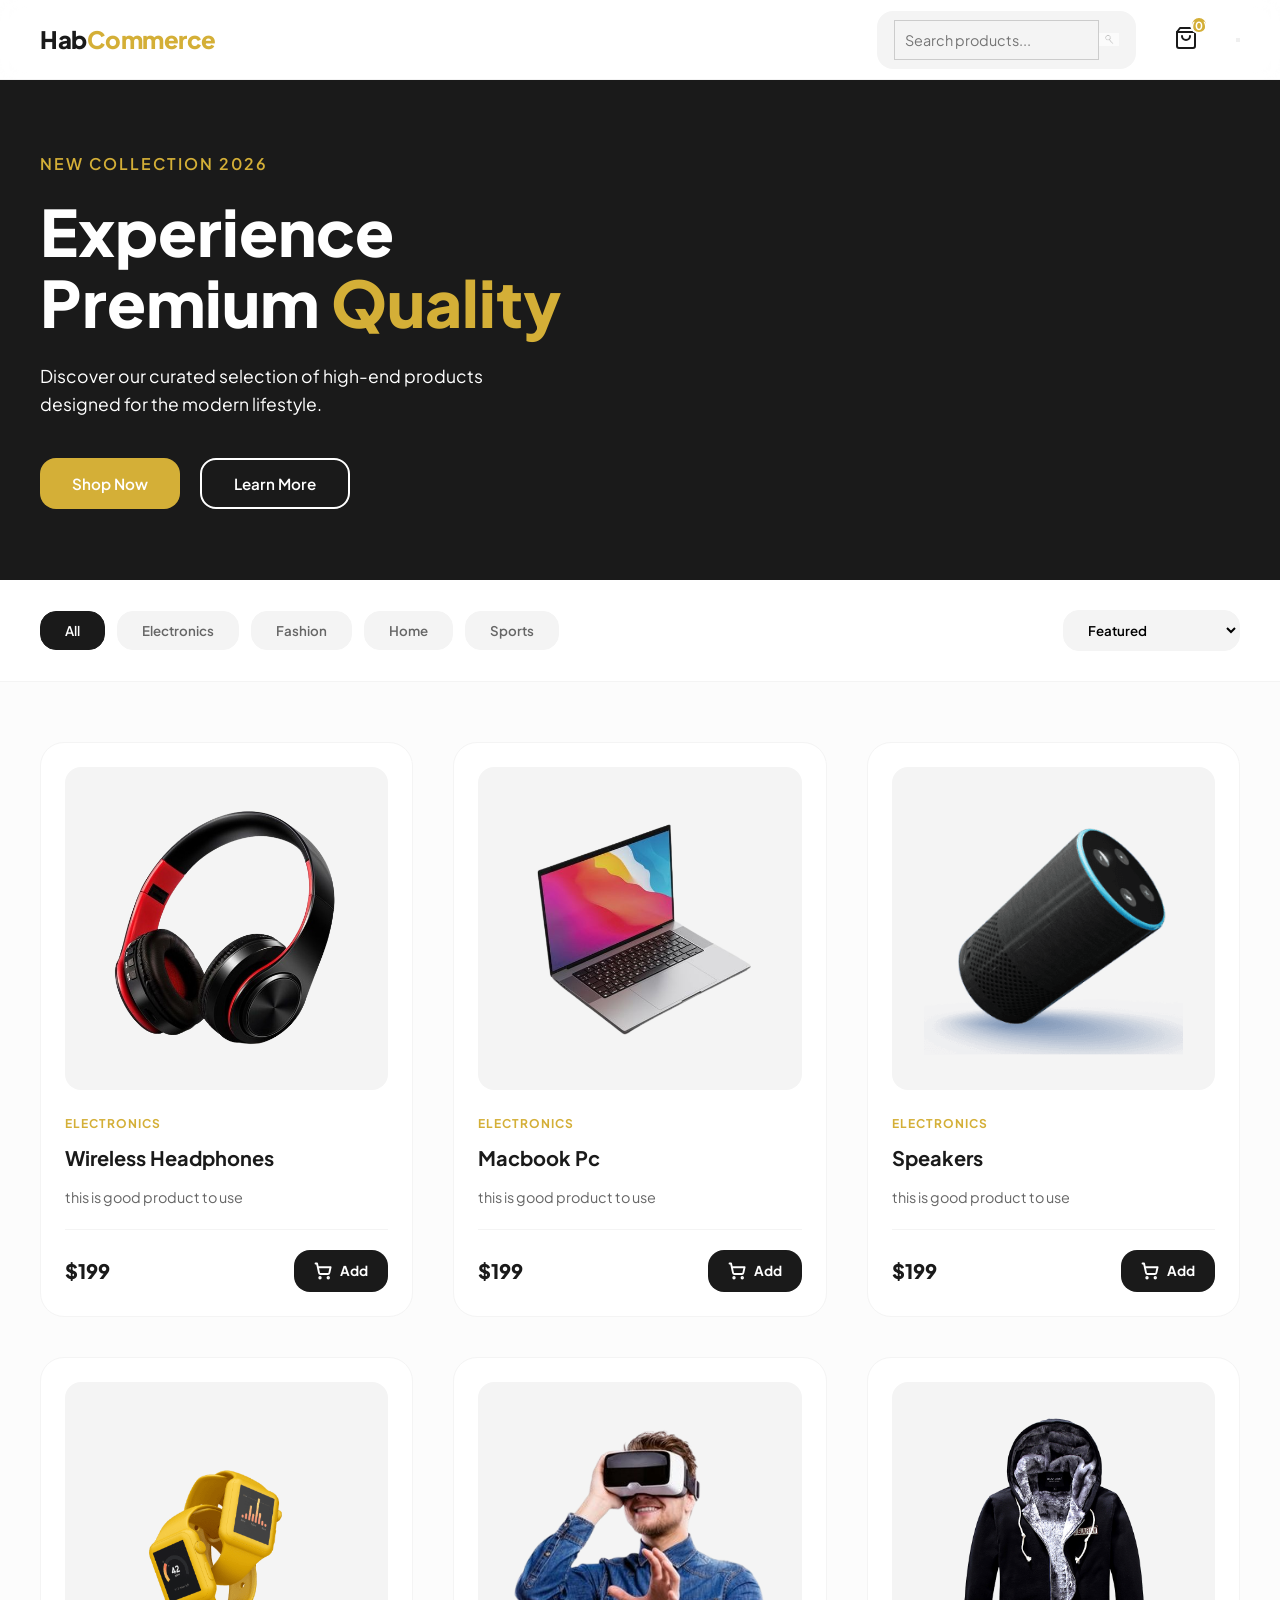
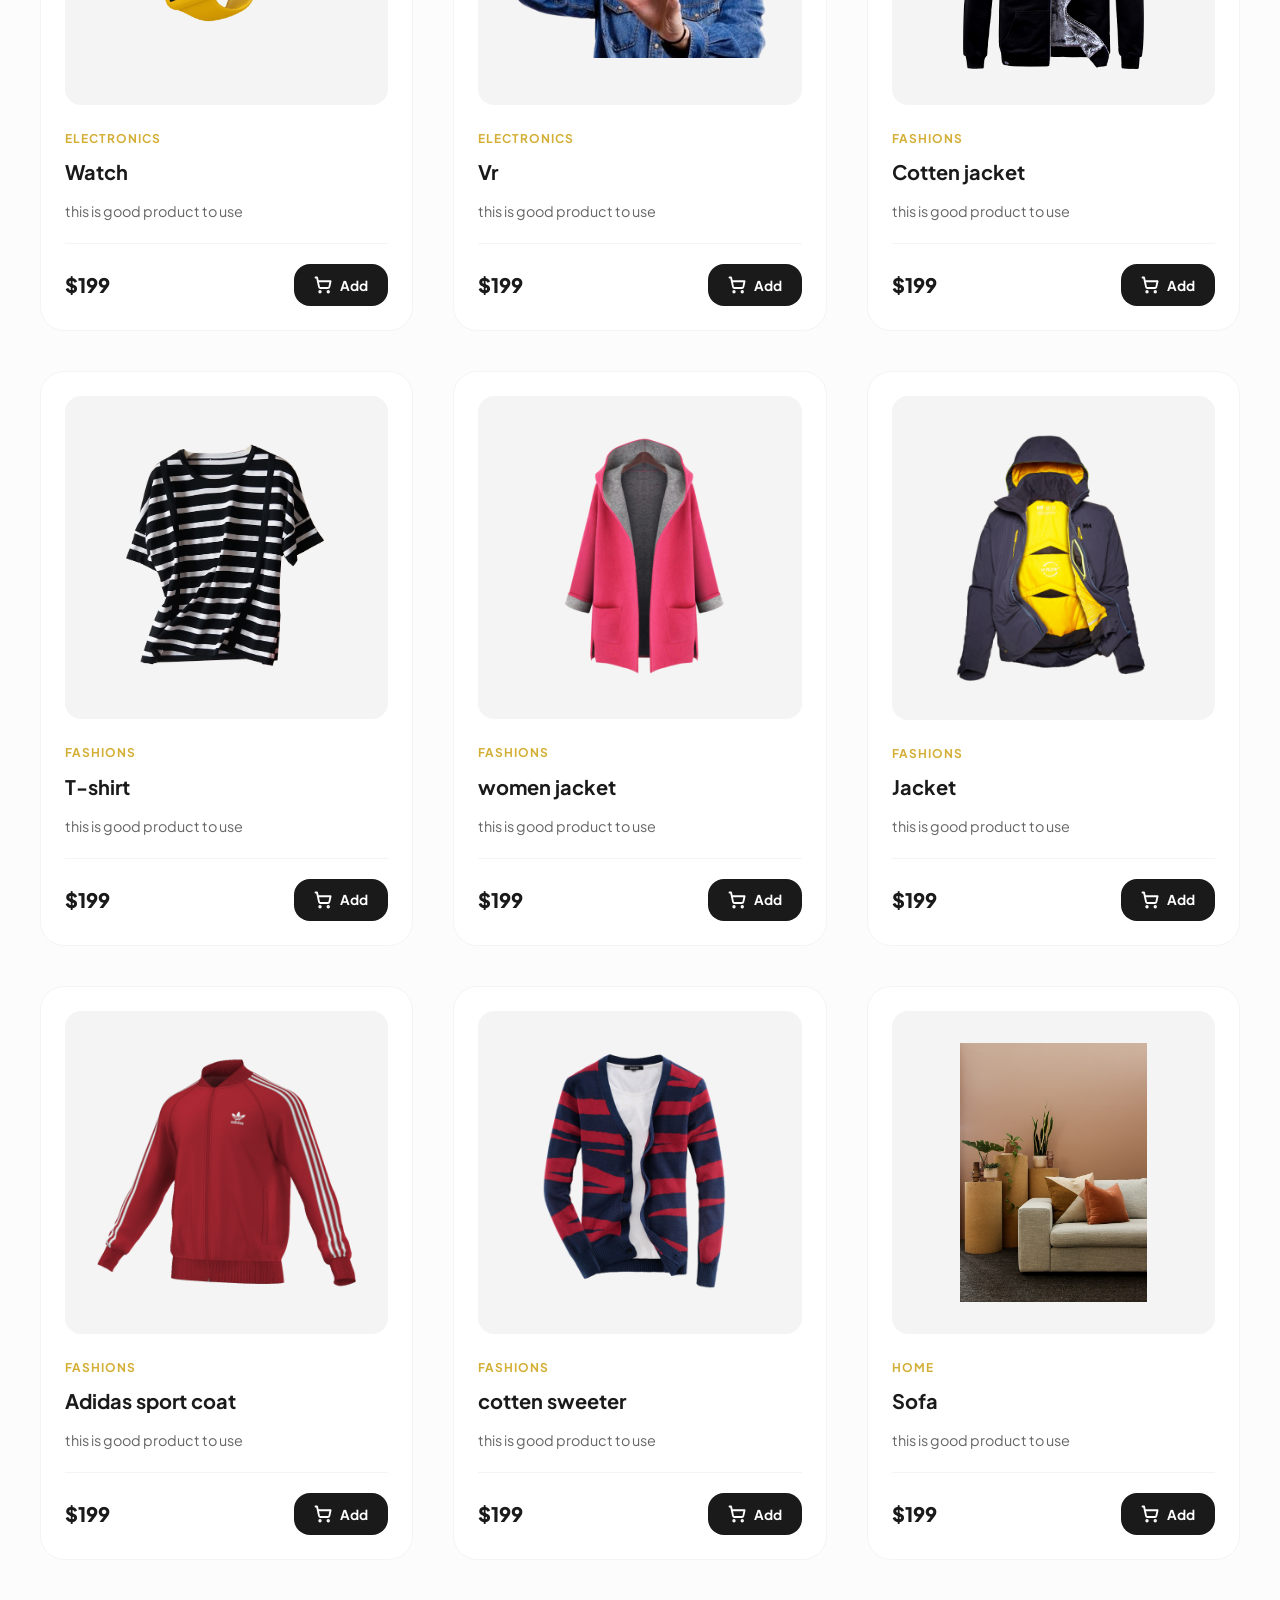
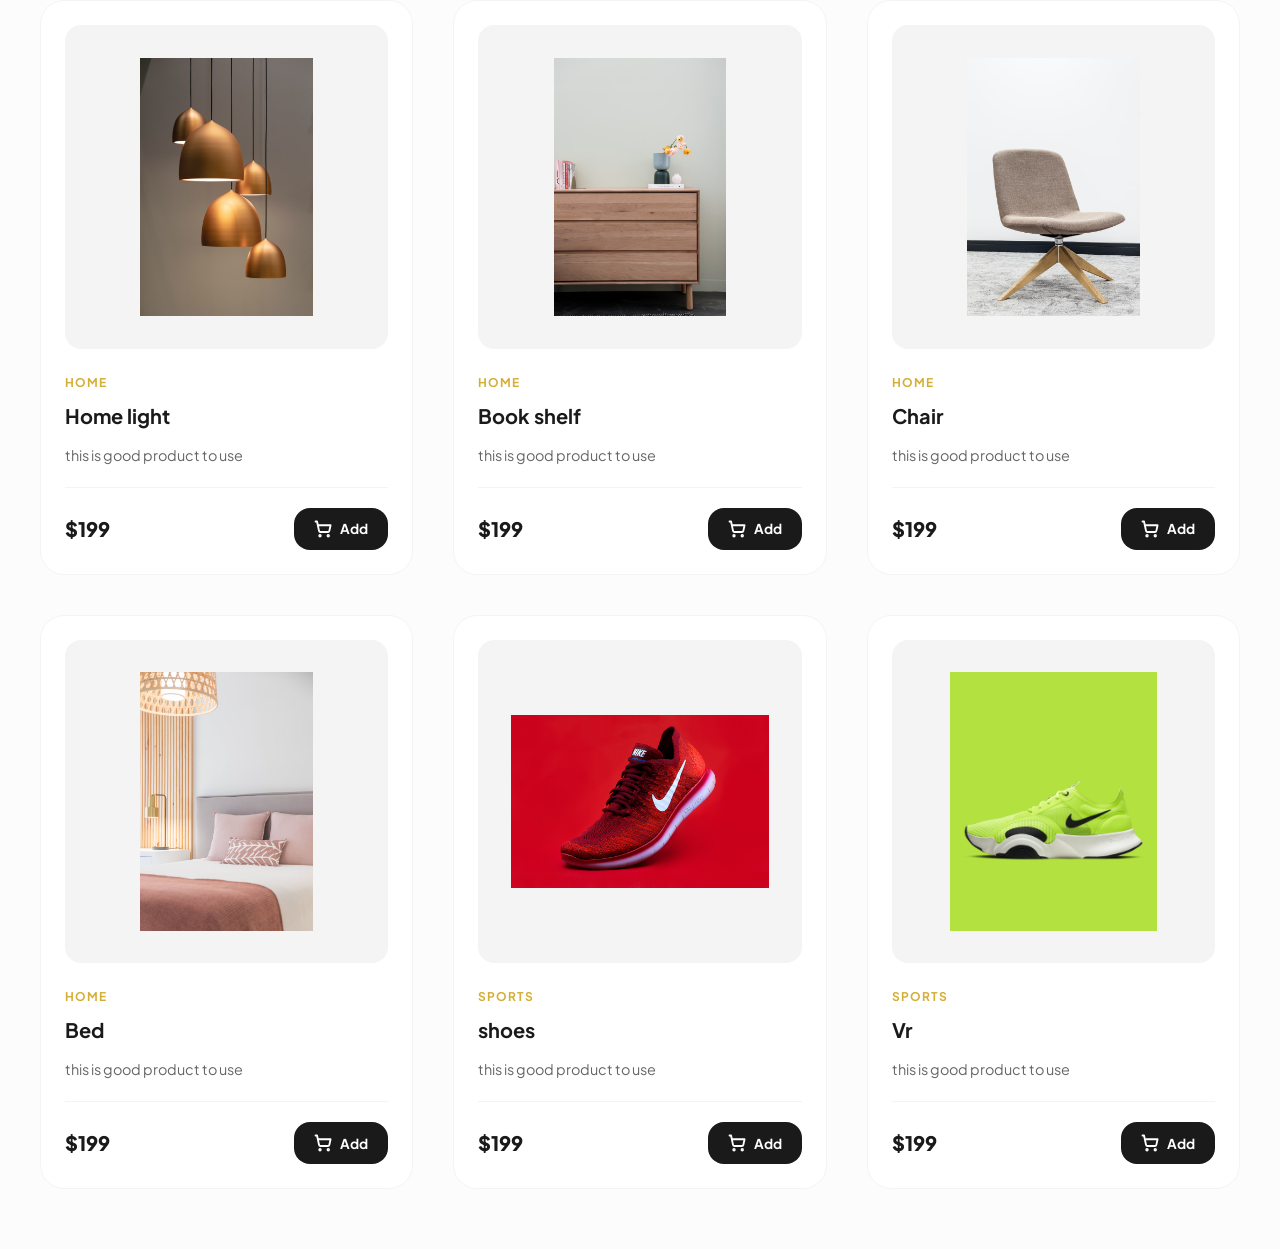
==== index.html @ f3b9308f "first commit" ====
<!DOCTYPE html>
<html lang="en">
  <head>
    <meta charset="UTF-8" />
    <meta name="viewport" content="width=device-width, initial-scale=1.0" />
    <title>Hab Commerce</title>
    <link rel="stylesheet" href="style.css" />
  </head>
  <body>
    <header class="header-section">
      <nav class="nav-container">
        <div class="logo">
          <h1>Hab<span>Commerce</span></h1>
        </div>
        
        <div class="nav-actions">
          <div class="search-wrapper">
            <input
              type="text"
              placeholder="Search products..."
              class="search-input"
              id="search-input"
            />
            <button class="search-trigger">
              <img src="assets/search-logo.png" alt="Search" />
            </button>
          </div>
          
          <button class="cart-trigger" id="cart-btn">
            <div class="cart-icon">
              <svg width="24" height="24" viewBox="0 0 24 24" fill="none" stroke="currentColor" stroke-width="2" stroke-linecap="round" stroke-linejoin="round"><path d="M6 2 3 6v14a2 2 0 0 0 2 2h14a2 2 0 0 0 2-2V6l-3-4Z"/><path d="M3 6h18"/><path d="M16 10a4 4 0 0 1-8 0"/></svg>
              <span id="cart-count" class="cart-badge">0</span>
            </div>
          </button>

          <button class="menu-toggle" id="open">
            <span></span>
            <span></span>
          </button>
        </div>
      </nav>
    </header>

    <section class="hero-section">
      <div class="hero-content">
        <span class="hero-subtitle">New Collection 2026</span>
        <h2 class="hero-title">Experience Premium <span>Quality</span></h2>
        <p class="hero-description">Discover our curated selection of high-end products designed for the modern lifestyle.</p>
        <div class="hero-actions">
          <button class="btn btn-primary" onclick="document.getElementById('product-container').scrollIntoView({behavior: 'smooth'})">Shop Now</button>
          <button class="btn btn-outline">Learn More</button>
        </div>
      </div>
      <div class="hero-overlay"></div>
    </section>

    <section class="filter-bar">
      <div class="filter-container">
        <div class="categories" id="categories">
          <button class="cat-btn active" data-category="all">All</button>
          <button class="cat-btn" data-category="electronics">Electronics</button>
          <button class="cat-btn" data-category="fashion">Fashion</button>
          <button class="cat-btn" data-category="home">Home</button>
          <button class="cat-btn" data-category="sports">Sports</button>
        </div>
        
        <div class="sort-wrapper">
          <select id="sort-select" class="sort-select">
            <option value="default">Featured</option>
            <option value="low">Price: Low to High</option>
            <option value="high">Price: High to Low</option>
          </select>
        </div>
      </div>
    </section>

    <main>
      <div class="product-container" id="product-container"></div>

      <div class="cart-sidebar" id="cart-sidebar">
        <div class="titless">
          <h2 class="title">Your cart</h2>
          <h2 class="closes" id="closes">close</h2>
        </div>
        <div class="cart-items" id="cart-items"></div>

        <h3>TOTAL: <span id="cart-total">0.00</span></h3>
        <button class="checkout-btn" id="checkoutBtn">Checkout</button>
      </div>
    </main>
    <!-- Payment Modal -->
    <div class="modal" id="paymentModal">
      <div class="modal-content">
        <span class="close" id="closePaymentModal">&times;</span>
        <form class="payment-form" id="paymentForm">
          <h2>Select Payment Method</h2>

          <div class="payment-option">
            <input
              type="radio"
              id="credit"
              name="payment"
              value="credit"
              required
            />
            <label for="credit">Credit Card</label>
          </div>

          <div class="payment-option">
            <input type="radio" id="crypto" name="payment" value="crypto" />
            <label for="crypto">Cryptocurrency</label>
          </div>

          <div class="payment-option">
            <input type="radio" id="paypal" name="payment" value="paypal" />
            <label for="paypal">PayPal</label>
          </div>

          <!-- Credit Card Fields -->
          <div class="form-section" id="credit-section">
            <div class="form-group">
              <label for="cc-number">Card Number</label>
              <input
                type="text"
                id="cc-number"
                name="cc-number"
                placeholder="1234 5678 9012 3456"
              />
            </div>
            <div class="form-group">
              <label for="cc-expiry">Expiry Date</label>
              <input
                type="text"
                id="cc-expiry"
                name="cc-expiry"
                placeholder="MM/YY"
              />
            </div>
            <div class="form-group">
              <label for="cc-cvv">CVV</label>
              <input
                type="number"
                id="cc-cvv"
                name="cc-cvv"
                placeholder="123"
              />
            </div>
          </div>

          <!-- Crypto Fields -->
          <div class="form-section" id="crypto-section">
            <div class="form-group">
              <label for="wallet">Wallet Address</label>
              <input
                type="text"
                id="wallet"
                name="wallet"
                placeholder="Enter your wallet address"
              />
            </div>
          </div>

          <!-- PayPal Fields -->
          <div class="form-section" id="paypal-section">
            <div class="form-group">
              <label for="paypal-email">PayPal Email</label>
              <input
                type="email"
                id="paypal-email"
                name="paypal-email"
                placeholder="you@example.com"
              />
            </div>
          </div>

          <button type="submit" class="submit-btn">Submit Payment</button>
        </form>
      </div>
    </div>

    <!-- Success Popup -->
    <div class="popup" id="successPopup">
      <div class="popup-content">
        <h3>✅ Payment Submitted Successfully!</h3>
        <button class="close-btn" onclick="closePopup()">Close</button>
      </div>
    </div>

    <script src="script.js"></script>
  </body>
</html>
---- style.css ----
@import url('https://fonts.googleapis.com/css2?family=Plus+Jakarta+Sans:wght@300;400;500;600;700;800&display=swap');

:root {
  /* Premium Color Palette */
  --primary: #1a1a1a;
  --primary-light: #2d2d2d;
  --accent: #d4af37;
  /* Metallic Gold */
  --accent-hover: #b8960c;
  --bg-main: #fcfcfc;
  --bg-secondary: #f4f4f4;
  --text-main: #1a1a1a;
  --text-muted: #666666;
  --white: #ffffff;
  --success: #2dcc70;
  --danger: #e74c3c;

  /* Elegant Shadows */
  --shadow-sm: 0 4px 6px -1px rgba(0, 0, 0, 0.05), 0 2px 4px -1px rgba(0, 0, 0, 0.03);
  --shadow-md: 0 10px 15px -3px rgba(0, 0, 0, 0.08), 0 4px 6px -2px rgba(0, 0, 0, 0.04);
  --shadow-lg: 0 20px 25px -5px rgba(0, 0, 0, 0.1), 0 10px 10px -5px rgba(0, 0, 0, 0.04);

  /* Layout Tokens */
  --border-radius-sm: 8px;
  --border-radius-md: 16px;
  --border-radius-lg: 24px;
  --max-width: 1400px;
  --header-height: 80px;

  /* Transition */
  --transition: all 0.3s cubic-bezier(0.4, 0, 0.2, 1);
}

* {
  margin: 0;
  padding: 0;
  box-sizing: border-box;
  font-family: 'Plus Jakarta Sans', sans-serif;
}

body {
  background: var(--bg-main);
  color: var(--text-main);
  line-height: 1.6;
}

/* === Header & Navigation === */
.header-section {
  position: fixed;
  top: 0;
  left: 0;
  width: 100%;
  height: var(--header-height);
  background: rgba(255, 255, 255, 0.8);
  backdrop-filter: blur(12px);
  -webkit-backdrop-filter: blur(12px);
  z-index: 1000;
  display: flex;
  align-items: center;
  border-bottom: 1px solid rgba(0, 0, 0, 0.05);
  transition: var(--transition);
}

.nav-container {
  width: 100%;
  max-width: var(--max-width);
  margin: 0 auto;
  padding: 0 40px;
  display: flex;
  justify-content: space-between;
  align-items: center;
}

.logo h1 {
  font-size: 1.5rem;
  font-weight: 800;
  letter-spacing: -0.5px;
  color: var(--primary);
}

.logo h1 span {
  color: var(--accent);
}

.nav-actions {
  display: flex;
  align-items: center;
  gap: 30px;
}

.search-wrapper {
  position: relative;
  display: flex;
  align-items: center;
  background: var(--bg-secondary);
  border-radius: var(--border-radius-md);
  padding: 8px 16px;
  transition: var(--transition);
  border: 1px solid transparent;
}

.search-wrapper:focus-within {
  background: var(--white);
  border-color: var(--accent);
  box-shadow: var(--shadow-sm);
}

.search-input {
  background: transparent;
  border: none;
  outline: none;
  font-size: 0.9rem;
  width: 200px;
  color: var(--text-main);
}

.search-trigger {
  background: none;
  border: none;
  cursor: pointer;
  display: flex;
  align-items: center;
  opacity: 0.6;
}

.search-trigger img {
  width: 20px;
}

.cart-trigger {
  background: none;
  border: none;
  cursor: pointer;
  position: relative;
  padding: 8px;
  color: var(--text-main);
  transition: var(--transition);
}

.cart-trigger:hover {
  color: var(--accent);
}

.cart-badge {
  position: absolute;
  top: -2px;
  right: -2px;
  background: var(--accent);
  color: var(--white);
  font-size: 0.7rem;
  font-weight: 700;
  width: 18px;
  height: 18px;
  display: flex;
  align-items: center;
  justify-content: center;
  border-radius: 50%;
  border: 2px solid var(--white);
}

/* === Hero Section === */
.hero-section {
  margin-top: var(--header-height);
  height: 500px;
  position: relative;
  display: flex;
  align-items: center;
  overflow: hidden;
  background: var(--primary);
}

.hero-content {
  position: relative;
  z-index: 2;
  max-width: var(--max-width);
  margin: 0 auto;
  padding: 0 40px;
  width: 100%;
  color: var(--white);
}

.hero-subtitle {
  display: block;
  font-weight: 600;
  color: var(--accent);
  text-transform: uppercase;
  letter-spacing: 2px;
  margin-bottom: 20px;
  animation: fadeInUp 0.8s ease forwards;
}

.hero-title {
  font-size: 4rem;
  font-weight: 800;
  line-height: 1.1;
  margin-bottom: 25px;
  max-width: 600px;
  animation: fadeInUp 0.8s ease 0.2s forwards;
  opacity: 0;
}

.hero-title span {
  color: var(--accent);
}

.hero-description {
  font-size: 1.1rem;
  max-width: 500px;
  margin-bottom: 40px;
  opacity: 0;
  animation: fadeInUp 0.8s ease 0.4s forwards;
}

.hero-actions {
  display: flex;
  gap: 20px;
  opacity: 0;
  animation: fadeInUp 0.8s ease 0.6s forwards;
}

.btn {
  padding: 14px 32px;
  border-radius: var(--border-radius-md);
  font-weight: 600;
  font-size: 0.95rem;
  cursor: pointer;
  transition: var(--transition);
  border: none;
}

.btn-primary {
  background: var(--accent);
  color: var(--white);
}

.btn-primary:hover {
  background: var(--accent-hover);
  transform: translateY(-2px);
  box-shadow: var(--shadow-md);
}

.btn-outline {
  background: transparent;
  border: 2px solid var(--white);
  color: var(--white);
}

.btn-outline:hover {
  background: var(--white);
  color: var(--primary);
}

@keyframes fadeInUp {
  from {
    opacity: 0;
    transform: translateY(30px);
  }

  to {
    opacity: 1;
    transform: translateY(0);
  }
}

/* === Filter Bar === */
.filter-bar {
  background: var(--white);
  padding: 30px 0;
  border-bottom: 1px solid var(--bg-secondary);
}

.filter-container {
  max-width: var(--max-width);
  margin: 0 auto;
  padding: 0 40px;
  display: flex;
  justify-content: space-between;
  align-items: center;
}

.categories {
  display: flex;
  gap: 12px;
}

.cat-btn {
  padding: 10px 24px;
  border-radius: var(--border-radius-md);
  border: 1px solid var(--bg-secondary);
  background: var(--bg-secondary);
  color: var(--text-muted);
  font-weight: 600;
  cursor: pointer;
  transition: var(--transition);
}

.cat-btn.active {
  background: var(--primary);
  color: var(--white);
  border-color: var(--primary);
}

.cat-btn:hover:not(.active) {
  background: var(--white);
  border-color: var(--accent);
  color: var(--accent);
}

.sort-select {
  padding: 10px 20px;
  border-radius: var(--border-radius-md);
  border: 1px solid var(--bg-secondary);
  background: var(--bg-secondary);
  font-weight: 600;
  cursor: pointer;
  outline: none;
}

/* === Product Grid & Cards === */
.product-container {
  max-width: var(--max-width);
  margin: 60px auto;
  padding: 0 40px;
  display: grid;
  grid-template-columns: repeat(auto-fill, minmax(280px, 1fr));
  gap: 40px;
}

.product-card {
  background: var(--white);
  border-radius: var(--border-radius-lg);
  padding: 24px;
  border: 1px solid var(--bg-secondary);
  transition: var(--transition);
  display: flex;
  flex-direction: column;
  position: relative;
  overflow: hidden;
}

.product-card:hover {
  transform: translateY(-10px);
  box-shadow: var(--shadow-lg);
  border-color: var(--accent);
}

.product-image-wrapper {
  width: 100%;
  aspect-ratio: 1;
  display: flex;
  align-items: center;
  justify-content: center;
  margin-bottom: 24px;
  background: var(--bg-secondary);
  border-radius: var(--border-radius-md);
  transition: var(--transition);
  overflow: hidden;
}

.product-card:hover .product-image-wrapper {
  background: var(--bg-main);
}

.product-card .product-image {
  max-width: 80%;
  max-height: 80%;
  object-fit: contain;
  transition: var(--transition);
}

.product-card:hover .product-image {
  transform: scale(1.1);
}

.product-info {
  flex-grow: 1;
}

.product-category {
  font-size: 0.75rem;
  font-weight: 700;
  text-transform: uppercase;
  color: var(--accent);
  letter-spacing: 1px;
  margin-bottom: 8px;
  display: block;
}

.product-card .product-name {
  font-size: 1.25rem;
  font-weight: 700;
  color: var(--primary);
  margin-bottom: 12px;
}

.product-card .product-description {
  font-size: 0.9rem;
  color: var(--text-muted);
  margin-bottom: 20px;
  display: -webkit-box;
  -webkit-line-clamp: 2;
  -webkit-box-orient: vertical;
  overflow: hidden;
}

.product-footer {
  display: flex;
  justify-content: space-between;
  align-items: center;
  margin-top: auto;
  padding-top: 20px;
  border-top: 1px solid var(--bg-secondary);
}

.product-card .product-price {
  font-size: 1.25rem;
  font-weight: 800;
  color: var(--primary);
}

.product-card .add-to-cart {
  background: var(--primary);
  color: var(--white);
  border: none;
  padding: 12px 20px;
  border-radius: var(--border-radius-md);
  font-weight: 700;
  font-size: 0.85rem;
  cursor: pointer;
  transition: var(--transition);
  display: flex;
  align-items: center;
  gap: 8px;
}

.product-card .add-to-cart:hover {
  background: var(--accent);
  transform: scale(1.05);
}



body.show-cart-menu .cart-section {
  display: block;
  position: fixed;
  left: 0;
  top: 0;
  width: 300px;
  height: 100%;
  display: flex;
  flex-direction: column;
  align-items: center;
  padding: 100px;
  background: var(--white-color);
  transition: 0.3s ease left;
}

.cart-sidebar {
  display: block;
  position: fixed;
  right: -400px;
  top: 0;
  width: 400px;
  height: 100%;
  padding: 20px;
  background: var(--white-color);
  transition: 0.3s right;
}

.cart-sidebar.active {
  right: 0;
}

.cart-sidebar .titless {
  display: flex;
  align-items: center;
  justify-content: space-between;
}

.cart-sidebar .titless .closes {
  background-color: var(--primary-color);
  color: white;
  font-size: var(--font-size-s);
  padding: 5px 10px;
  border: none;
  border-radius: var(--border-radius-m);
  cursor: pointer;
}

.cart-sidebar .titless .closes:hover {
  background-color: rgb(128, 19, 19);
}

.cart-sidebar .cart-items {
  height: 80%;
  overflow-y: auto;
}

.cart-sidebar .cart-items .cart-item {
  display: flex;
  align-items: center;
  justify-content: space-between;
  margin-bottom: 20px;
  padding-bottom: 20px;
  border-bottom: 1px solid #eee;
}

.cart-sidebar .cart-items .cart-item .cart-img {
  width: 60px;
  height: 60px;
  object-fit: cover;
  margin-right: 10px;

}

.remove-item {
  background-color: red;
  color: white;
  padding: 5px 10px;
  border: none;
  border-radius: var(--border-radius-m);
  cursor: pointer;
}

.checkout-btn {
  width: 350px;
  padding: 10px 25px;
  margin: 10px;
  color: var(--white-color);
  font-size: var(--font-size-m);
  font-weight: var(--font-wight-medium);
  background: green;
  border-radius: var(--border-radius-m);
  border: 1px solid var(--secondary-color);
  transition: 0.3s ease-out;
}

.checkout-btn:hover {
  color: var(--white-color);
  border-color: var(--white-color);
  background: var(--secondary-color);
}

/*resposible */
@media screen and (max-width:1024px) {
  .product-container {
    gap: 10px;
  }

  .product-container .product-card {
    width: calc(100%/3 - 50px);

  }

  .product-container .product-card .add-to-cart {
    padding: 10px;
    margin-top: 10px;
    color: var(--white-color);
    font-size: var(--font-size-s);

  }

  .product-container .product-card .product-description {
    font-size: small;
  }

}

@media screen and (max-width:900px) {
  :root {
    --font-size-m: 1.1rem;
    --font-size-l: 1.3rem;
    --font-size-xl: 1.5rem;
    --font-size-xxl: 1.8rem;
  }

  .header-section :where(#open, #close) {
    font-size: var(--font-size-l);
    display: block;
  }

  body.show-mobile-menu header::before {
    top: 0;
    left: 0;
    position: fixed;
    content: "";
    height: 100%;
    width: 100%;
    backdrop-filter: blur(5px);
    background: rgba(0, 0, 0, 0.3);
  }

  .header-section .catagory #close {
    position: absolute;
    right: 30px;
    top: 30px;
    padding: 10px 25px;
    margin-top: 10px;
    color: var(--white-color);
    font-size: var(--font-size-m);
    font-weight: var(--font-wight-medium);
    background: var(--primary-color);
    border-radius: var(--border-radius-m);
    border: 1px solid var(--primary-color);
    box-shadow: 0px 2px 5px rgba(0, 0, 0, 0.4);
    transition: 0.3s ease-out;
    box-shadow: 0px 2px 5px rgba(0, 0, 0, 0.4);
  }

  .header-section #open {
    color: var(--white-color);
    position: absolute;
    right: 10px;
    top: 10px;
    padding: 10px 25px;
    margin-top: 10px;
    color: var(--white-color);
    font-size: var(--font-size-s);
    font-weight: var(--font-wight-medium);
    background: var(--primary-color);
    border-radius: var(--border-radius-s);
    border: 1px solid var(--white-color);
    box-shadow: 0px 2px 5px rgba(0, 0, 0, 0.4);
    transition: 0.3s ease-out;
  }

  .header-section .catagory {
    display: block;
    position: fixed;
    left: -300px;
    top: 0;
    width: 300px;
    height: 100%;
    display: flex;
    flex-direction: column;
    align-items: center;
    padding: 100px;
    background: var(--white-color);
    transition: 0.3s ease left;
  }

  body.show-mobile-menu .header-section .catagory {
    left: 0;
  }

  .header-section .catagory .catagory-button {

    font-size: var(--font-size-l);
    display: block;
    margin-top: 12px;

  }

  .header-section .header-main {
    display: flex;
    flex-direction: column;
    align-items: center;
  }

  .header-section .header-main .header-one {
    display: flex;
    align-items: center;
    justify-content: center;
    gap: 40px;
    margin: 20px;
  }

}

@media screen and (max-width:640px) {
  .product-container {
    gap: 10px;


  }

  .product-container .product-card {

    width: calc(100%/2 - 20px);

  }

  .footer-section .section-content {
    flex-direction: column;
    gap: 20px;
  }
}

/* === Payment Modal === */
.modal {
  display: none;
  position: fixed;
  z-index: 9998;
  left: 0;
  top: 0;
  width: 100%;
  height: 100%;
  overflow: auto;
  background-color: rgba(0, 0, 0, 0.6);
  justify-content: center;
  align-items: center;
}

.modal-content {
  background-color: #fff;
  margin: auto;
  padding: 30px;
  border-radius: var(--border-radius-m);
  width: 90%;
  max-width: 500px;
  position: relative;
  box-shadow: 0px 4px 10px rgba(0, 0, 0, 0.3);
  animation: fadeIn 0.3s ease-in-out;
}

.modal .close {
  position: absolute;
  right: 15px;
  top: 10px;
  font-size: 28px;
  font-weight: bold;
  color: #aaa;
  cursor: pointer;
}

.modal .close:hover {
  color: black;
}

.payment-form h2 {
  margin-bottom: 20px;
  text-align: center;
  color: var(--primary-color);
}

.payment-option {
  display: flex;
  align-items: center;
  margin-bottom: 10px;
}

.payment-option input[type="radio"] {
  margin-right: 10px;
}

.form-section {
  display: none;
  margin-top: 20px;
}

.form-group {
  margin-bottom: 15px;
}

label {
  display: block;
  margin-bottom: 5px;
  font-weight: var(--font-wight-medium);
}

input[type="text"],
input[type="email"],
input[type="number"] {
  width: 100%;
  padding: 10px;
  border-radius: var(--border-radius-s);
  border: 1px solid #ccc;
}

.submit-btn {
  width: 100%;
  padding: 12px;
  background-color: var(--secondary-color);
  color: white;
  border: none;
  font-size: var(--font-size-m);
  border-radius: var(--border-radius-m);
  cursor: pointer;
  transition: background 0.3s;
}

.submit-btn:hover {
  background-color: #e07a12;
}

/* === Success Popup === */
.popup {
  position: fixed;
  top: 0;
  left: 0;
  right: 0;
  bottom: 0;
  background-color: rgba(0, 0, 0, 0.4);
  display: none;
  align-items: center;
  justify-content: center;
  z-index: 9999;
}

.popup-content {
  background-color: #fff;
  padding: 25px 30px;
  border-radius: 10px;
  text-align: center;
  box-shadow: 0 4px 10px rgba(0, 0, 0, 0.2);
  animation: fadeIn 0.3s ease-in-out;
}

.popup-content h3 {
  color: green;
  margin-bottom: 15px;
}

.close-btn {
  padding: 10px 25px;
  background-color: green;
  color: white;
  border: none;
  border-radius: var(--border-radius-m);
  cursor: pointer;
}

@keyframes fadeIn {
  from {
    opacity: 0;
    transform: translateY(-20px);
  }

  to {
    opacity: 1;
    transform: translateY(0);
  }
}
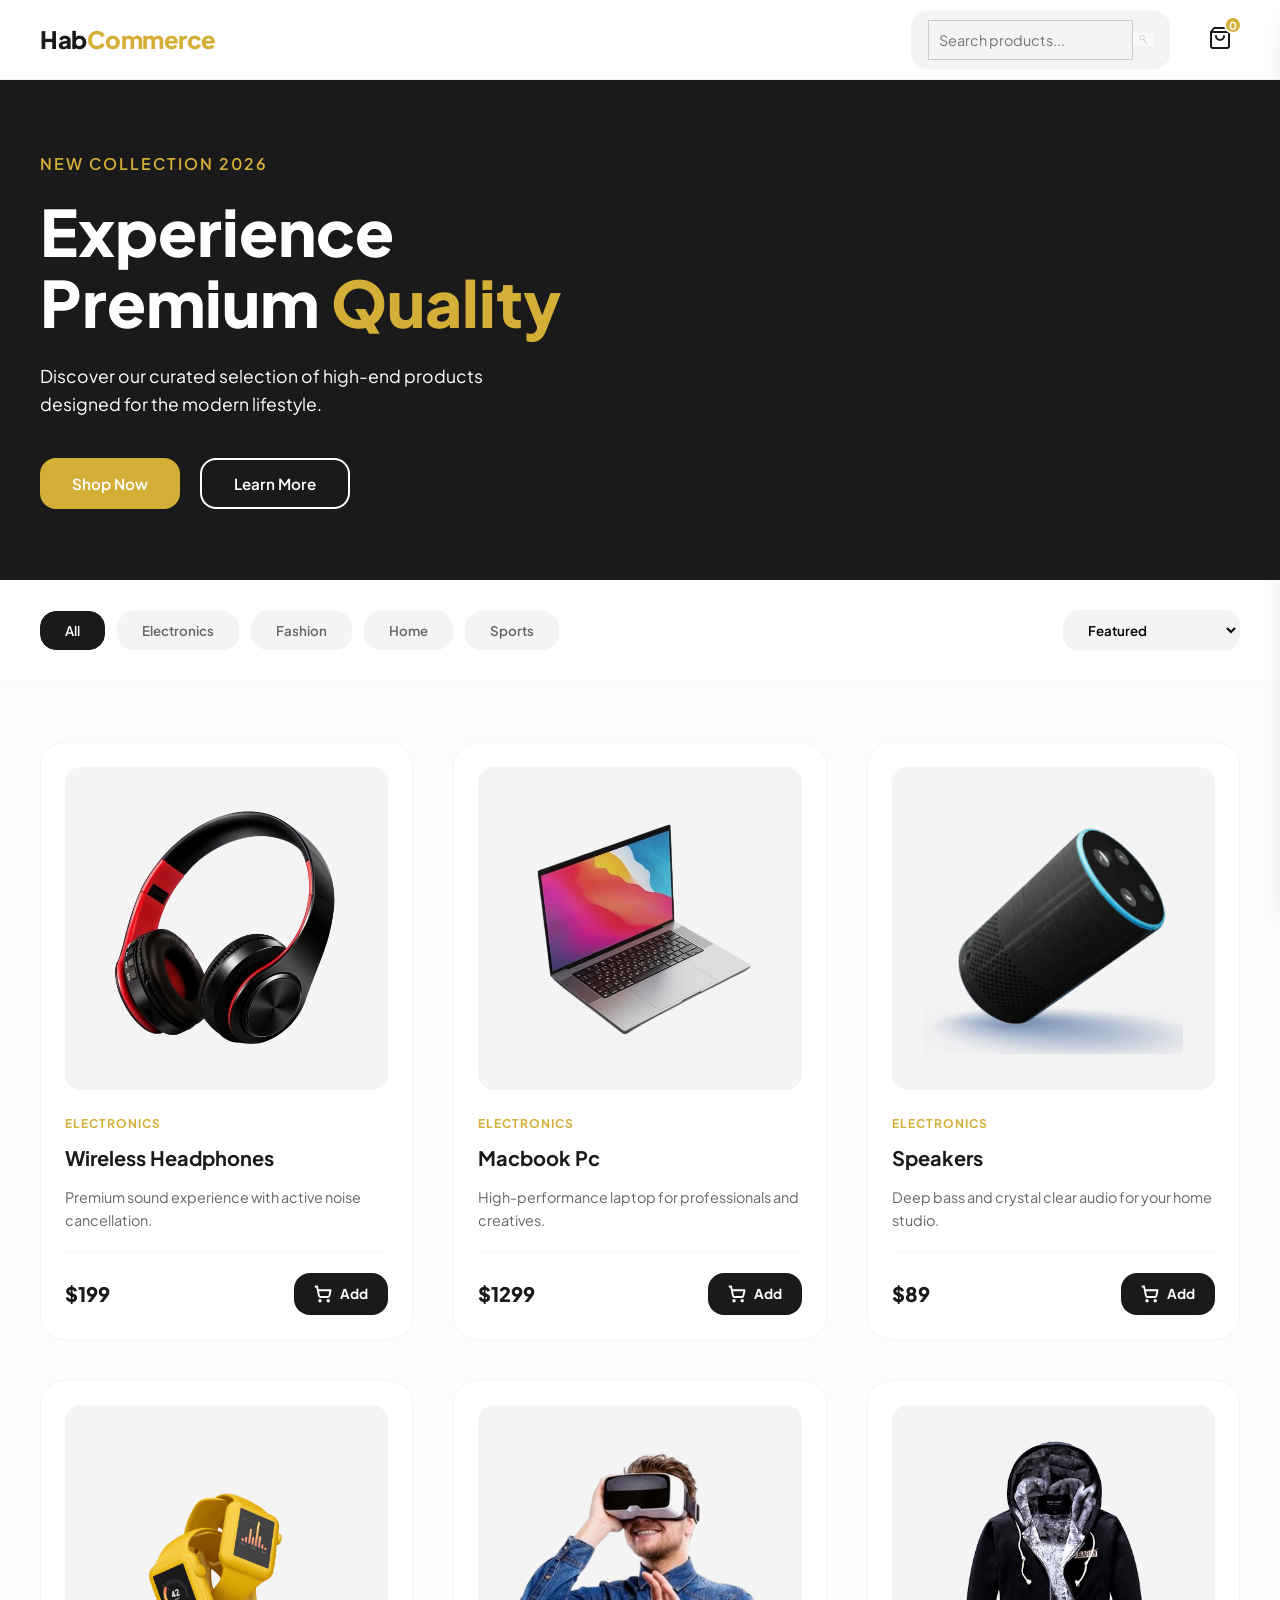
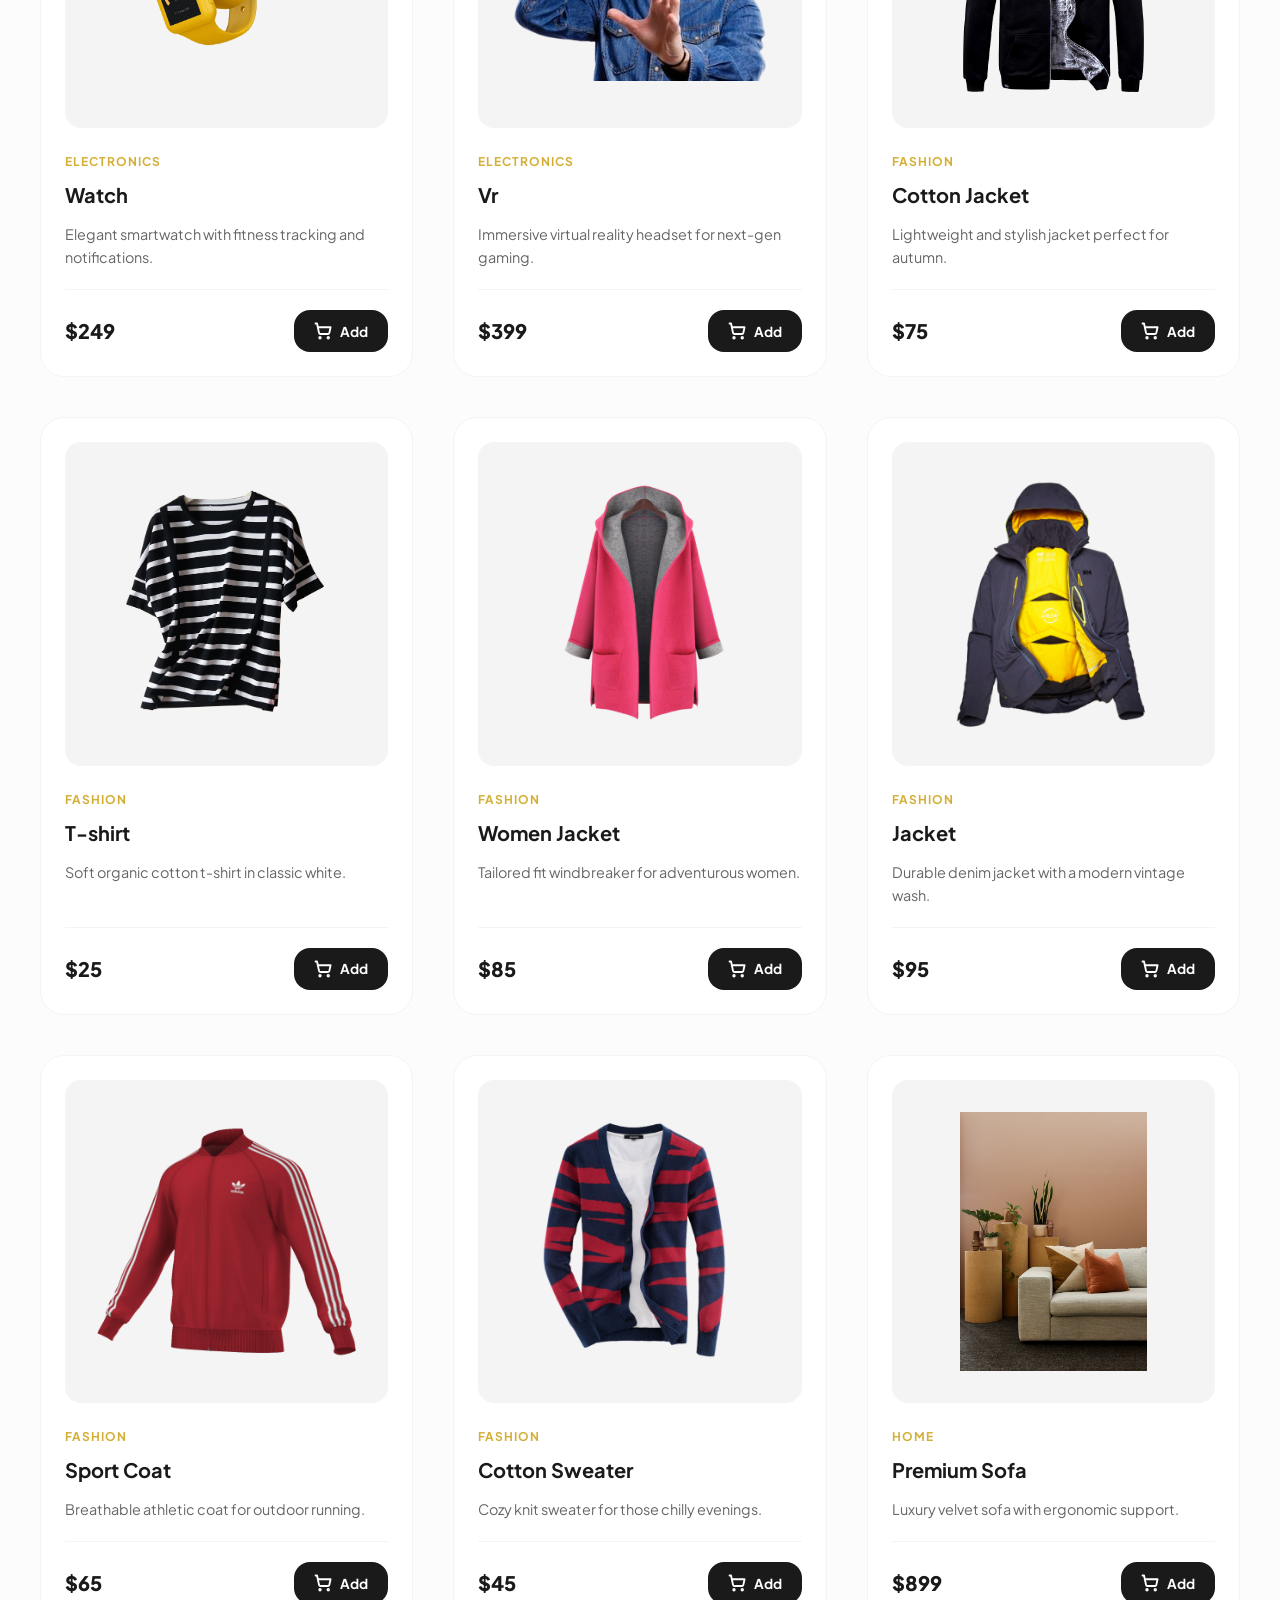
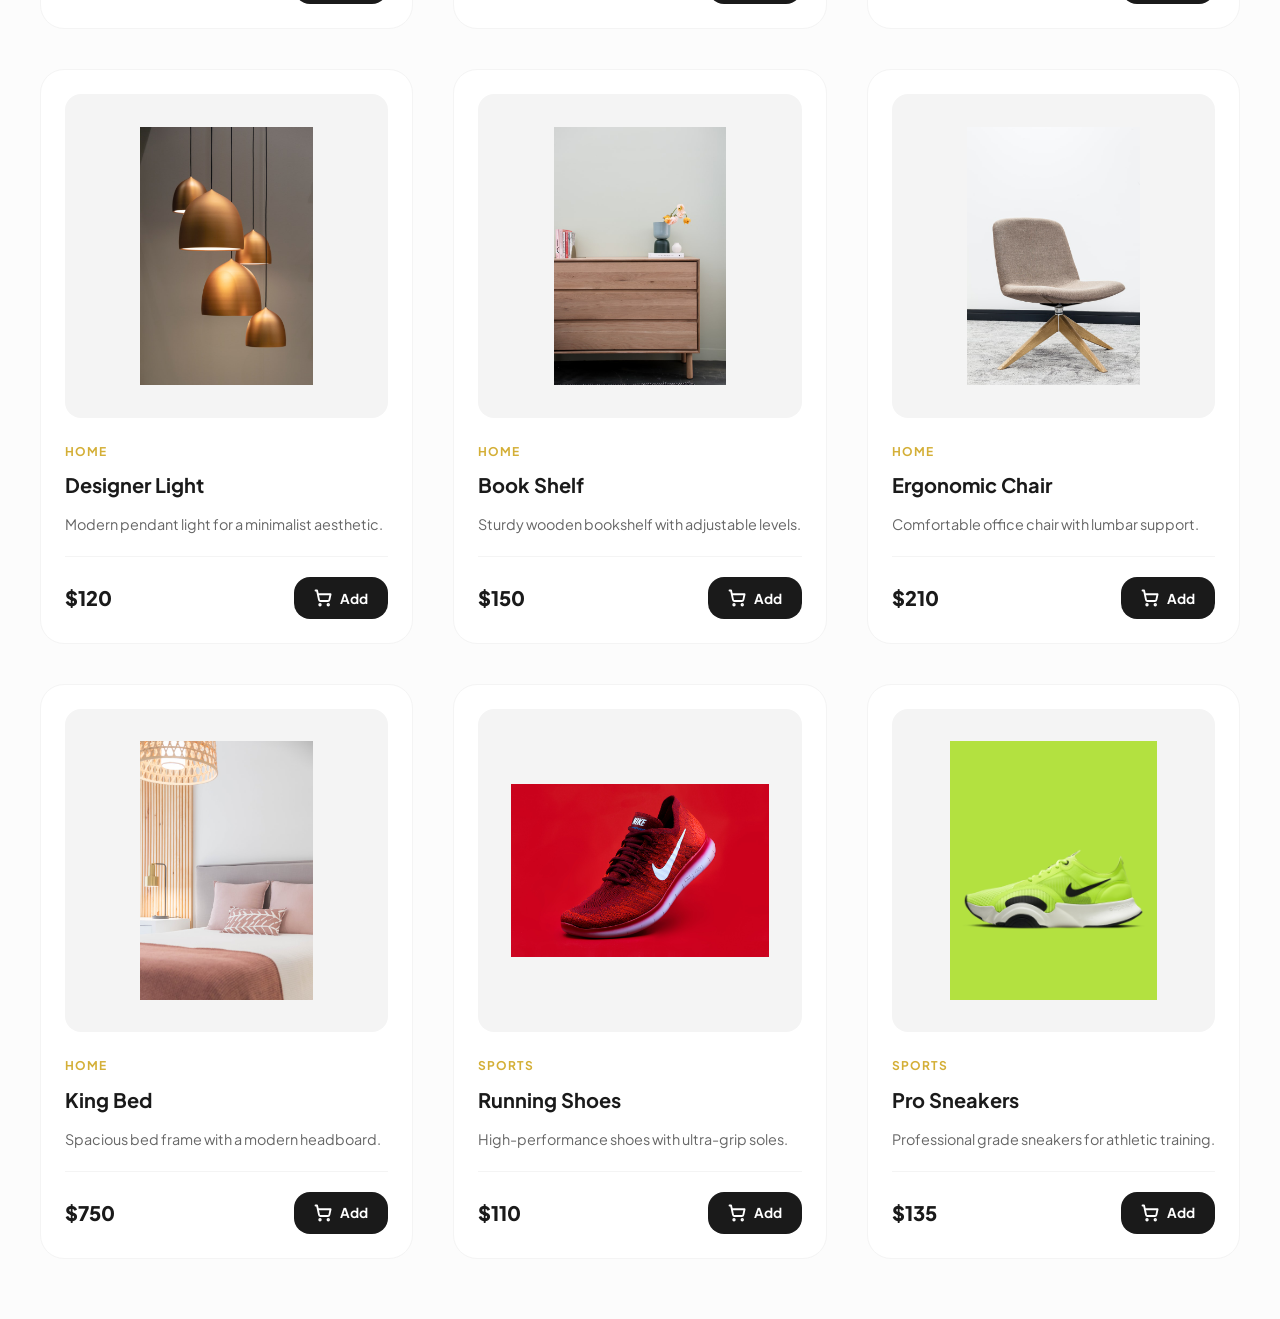
==== commit 63f6f75d: "Add success popup for cart additions and improve product descriptions" ====
--- a/index.html
+++ b/index.html
@@ -178,6 +178,19 @@
       </div>
     </div>
 
+    <!-- Added to Cart Success Popup -->
+    <div class="popup" id="addSuccessPopup">
+      <div class="popup-content">
+        <div class="success-icon">✓</div>
+        <h3>Added to Cart!</h3>
+        <p id="addedItemName" style="margin-bottom: 20px; color: var(--text-muted);"></p>
+        <div class="popup-actions" style="display: flex; gap: 10px; justify-content: center;">
+          <button class="btn btn-outline" onclick="closeAddPopup()">Continue</button>
+          <button class="btn btn-primary" onclick="viewCart()">View Cart</button>
+        </div>
+      </div>
+    </div>
+
     <!-- Success Popup -->
     <div class="popup" id="successPopup">
       <div class="popup-content">
--- a/style.css
+++ b/style.css
@@ -399,6 +399,7 @@
   margin-bottom: 20px;
   display: -webkit-box;
   -webkit-line-clamp: 2;
+  line-clamp: 2;
   -webkit-box-orient: vertical;
   overflow: hidden;
 }
@@ -440,31 +441,20 @@
 
 
 
-body.show-cart-menu .cart-section {
-  display: block;
+/* === Cart Sidebar === */
+.cart-sidebar {
   position: fixed;
-  left: 0;
+  right: -450px;
   top: 0;
-  width: 300px;
+  width: 450px;
   height: 100%;
+  background: var(--white);
+  box-shadow: var(--shadow-lg);
+  z-index: 2000;
+  padding: 40px;
+  transition: 0.4s cubic-bezier(0.4, 0, 0.2, 1);
   display: flex;
   flex-direction: column;
-  align-items: center;
-  padding: 100px;
-  background: var(--white-color);
-  transition: 0.3s ease left;
-}
-
-.cart-sidebar {
-  display: block;
-  position: fixed;
-  right: -400px;
-  top: 0;
-  width: 400px;
-  height: 100%;
-  padding: 20px;
-  background: var(--white-color);
-  transition: 0.3s right;
 }
 
 .cart-sidebar.active {
@@ -473,72 +463,114 @@
 
 .cart-sidebar .titless {
   display: flex;
-  align-items: center;
   justify-content: space-between;
-}
-
-.cart-sidebar .titless .closes {
-  background-color: var(--primary-color);
-  color: white;
-  font-size: var(--font-size-s);
-  padding: 5px 10px;
-  border: none;
-  border-radius: var(--border-radius-m);
-  cursor: pointer;
-}
-
-.cart-sidebar .titless .closes:hover {
-  background-color: rgb(128, 19, 19);
+  align-items: center;
+  margin-bottom: 40px;
+}
+
+.cart-sidebar .title {
+  font-size: 1.5rem;
+  font-weight: 800;
+}
+
+.closes {
+  background: var(--bg-secondary);
+  border: none;
+  padding: 8px 16px;
+  border-radius: var(--border-radius-sm);
+  font-weight: 600;
+  cursor: pointer;
+  transition: var(--transition);
+}
+
+.closes:hover {
+  background: var(--danger);
+  color: var(--white);
 }
 
 .cart-sidebar .cart-items {
-  height: 80%;
+  flex-grow: 1;
   overflow-y: auto;
-}
-
-.cart-sidebar .cart-items .cart-item {
-  display: flex;
-  align-items: center;
+  margin-bottom: 30px;
+}
+
+.cart-item {
+  display: flex;
+  align-items: center;
+  gap: 20px;
+  padding-bottom: 20px;
+  margin-bottom: 20px;
+  border-bottom: 1px solid var(--bg-secondary);
+}
+
+.cart-img {
+  width: 80px;
+  height: 80px;
+  object-fit: contain;
+  background: var(--bg-secondary);
+  border-radius: var(--border-radius-md);
+}
+
+.cart-item-info h3 {
+  font-size: 1rem;
+  font-weight: 700;
+  margin-bottom: 5px;
+}
+
+.cart-item-info p {
+  color: var(--text-muted);
+  font-size: 0.9rem;
+}
+
+.remove-item {
+  margin-left: auto;
+  background: none;
+  border: none;
+  color: var(--danger);
+  cursor: pointer;
+  padding: 8px;
+  border-radius: 50%;
+  transition: var(--transition);
+}
+
+.remove-item:hover {
+  background: #fff5f5;
+}
+
+.cart-footer {
+  padding-top: 30px;
+  border-top: 2px solid var(--bg-secondary);
+}
+
+.cart-total-row {
+  display: flex;
   justify-content: space-between;
-  margin-bottom: 20px;
-  padding-bottom: 20px;
-  border-bottom: 1px solid #eee;
-}
-
-.cart-sidebar .cart-items .cart-item .cart-img {
-  width: 60px;
-  height: 60px;
-  object-fit: cover;
-  margin-right: 10px;
-
-}
-
-.remove-item {
-  background-color: red;
-  color: white;
-  padding: 5px 10px;
-  border: none;
-  border-radius: var(--border-radius-m);
-  cursor: pointer;
+  align-items: center;
+  margin-bottom: 25px;
+}
+
+.cart-total-row h3 {
+  font-size: 1.25rem;
+  font-weight: 800;
 }
 
 .checkout-btn {
-  width: 350px;
-  padding: 10px 25px;
-  margin: 10px;
-  color: var(--white-color);
-  font-size: var(--font-size-m);
-  font-weight: var(--font-wight-medium);
-  background: green;
-  border-radius: var(--border-radius-m);
-  border: 1px solid var(--secondary-color);
-  transition: 0.3s ease-out;
+  width: 100%;
+  padding: 16px;
+  background: var(--primary);
+  color: var(--white);
+  border: none;
+  border-radius: var(--border-radius-md);
+  font-weight: 700;
+  font-size: 1rem;
+  cursor: pointer;
+  transition: var(--transition);
 }
 
 .checkout-btn:hover {
-  color: var(--white-color);
-  border-color: var(--white-color);
-  background: var(--secondary-color);
+  background: var(--accent);
+  transform: translateY(-2px);
+  box-shadow: var(--shadow-md);
 }
 
 /*resposible */
@@ -667,6 +699,85 @@
 
 }
 
+/* === Mobile Menu Styles === */
+.menu-toggle {
+  display: none;
+  flex-direction: column;
+  justify-content: space-between;
+  width: 30px;
+  height: 20px;
+  background: none;
+  border: none;
+  cursor: pointer;
+  z-index: 2001;
+}
+
+.menu-toggle span {
+  width: 100%;
+  height: 3px;
+  background: var(--primary);
+  border-radius: 3px;
+  transition: var(--transition);
+}
+
+body.show-mobile-menu .nav-actions {
+  display: flex;
+  position: fixed;
+  top: 0;
+  right: 0;
+  width: 280px;
+  height: 100vh;
+  background: var(--white);
+  flex-direction: column;
+  padding: 100px 40px;
+  box-shadow: var(--shadow-lg);
+  z-index: 1001;
+}
+
+body.show-mobile-menu::before {
+  content: '';
+  position: fixed;
+  top: 0;
+  left: 0;
+  width: 100%;
+  height: 100%;
+  background: rgba(0, 0, 0, 0.4);
+  backdrop-filter: blur(4px);
+  z-index: 1000;
+}
+
+body.show-mobile-menu .menu-toggle span:nth-child(1) {
+  transform: translateY(8.5px) rotate(45deg);
+}
+
+body.show-mobile-menu .menu-toggle span:nth-child(2) {
+  transform: translateY(-8.5px) rotate(-45deg);
+}
+
+.empty-cart-msg,
+.no-products {
+  text-align: center;
+  padding: 40px;
+  color: var(--text-muted);
+  font-weight: 600;
+  grid-column: 1 / -1;
+}
+
+@media (max-width: 900px) {
+  .menu-toggle {
+    display: flex;
+  }
+
+  .nav-actions {
+    display: none;
+  }
+
+  .search-wrapper {
+    width: 100%;
+    margin-bottom: 20px;
+  }
+}
+
 @media screen and (max-width:640px) {
   .product-container {
     gap: 10px;
@@ -686,7 +797,27 @@
   }
 }
 
-/* === Payment Modal === */
+.success-icon {
+  width: 60px;
+  height: 60px;
+  background: var(--accent);
+  color: white;
+  border-radius: 50%;
+  display: flex;
+  align-items: center;
+  justify-content: center;
+  font-size: 30px;
+  margin: 0 auto 20px;
+  box-shadow: var(--shadow-md);
+}
+
+.popup-content h3 {
+  font-size: 1.5rem;
+  font-weight: 800;
+  margin-bottom: 10px;
+  color: var(--primary);
+}
+
 .modal {
   display: none;
   position: fixed;
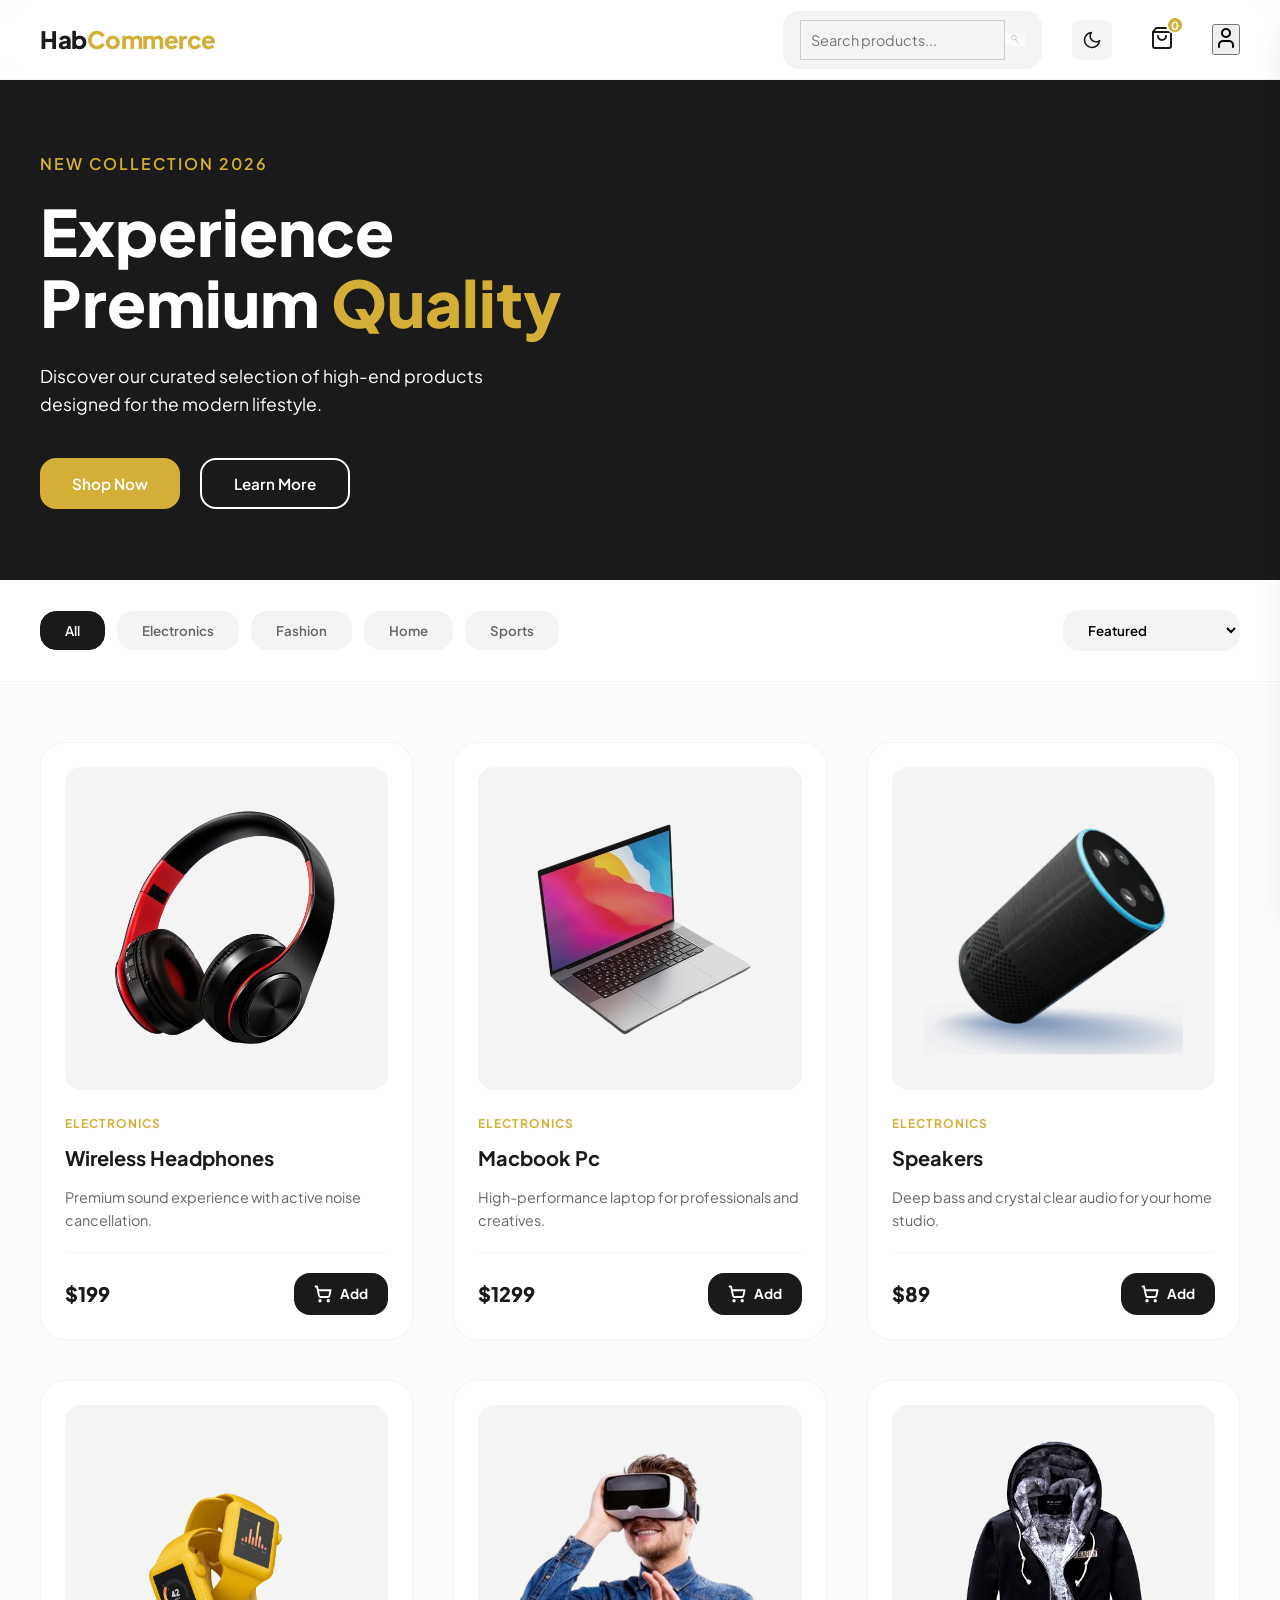
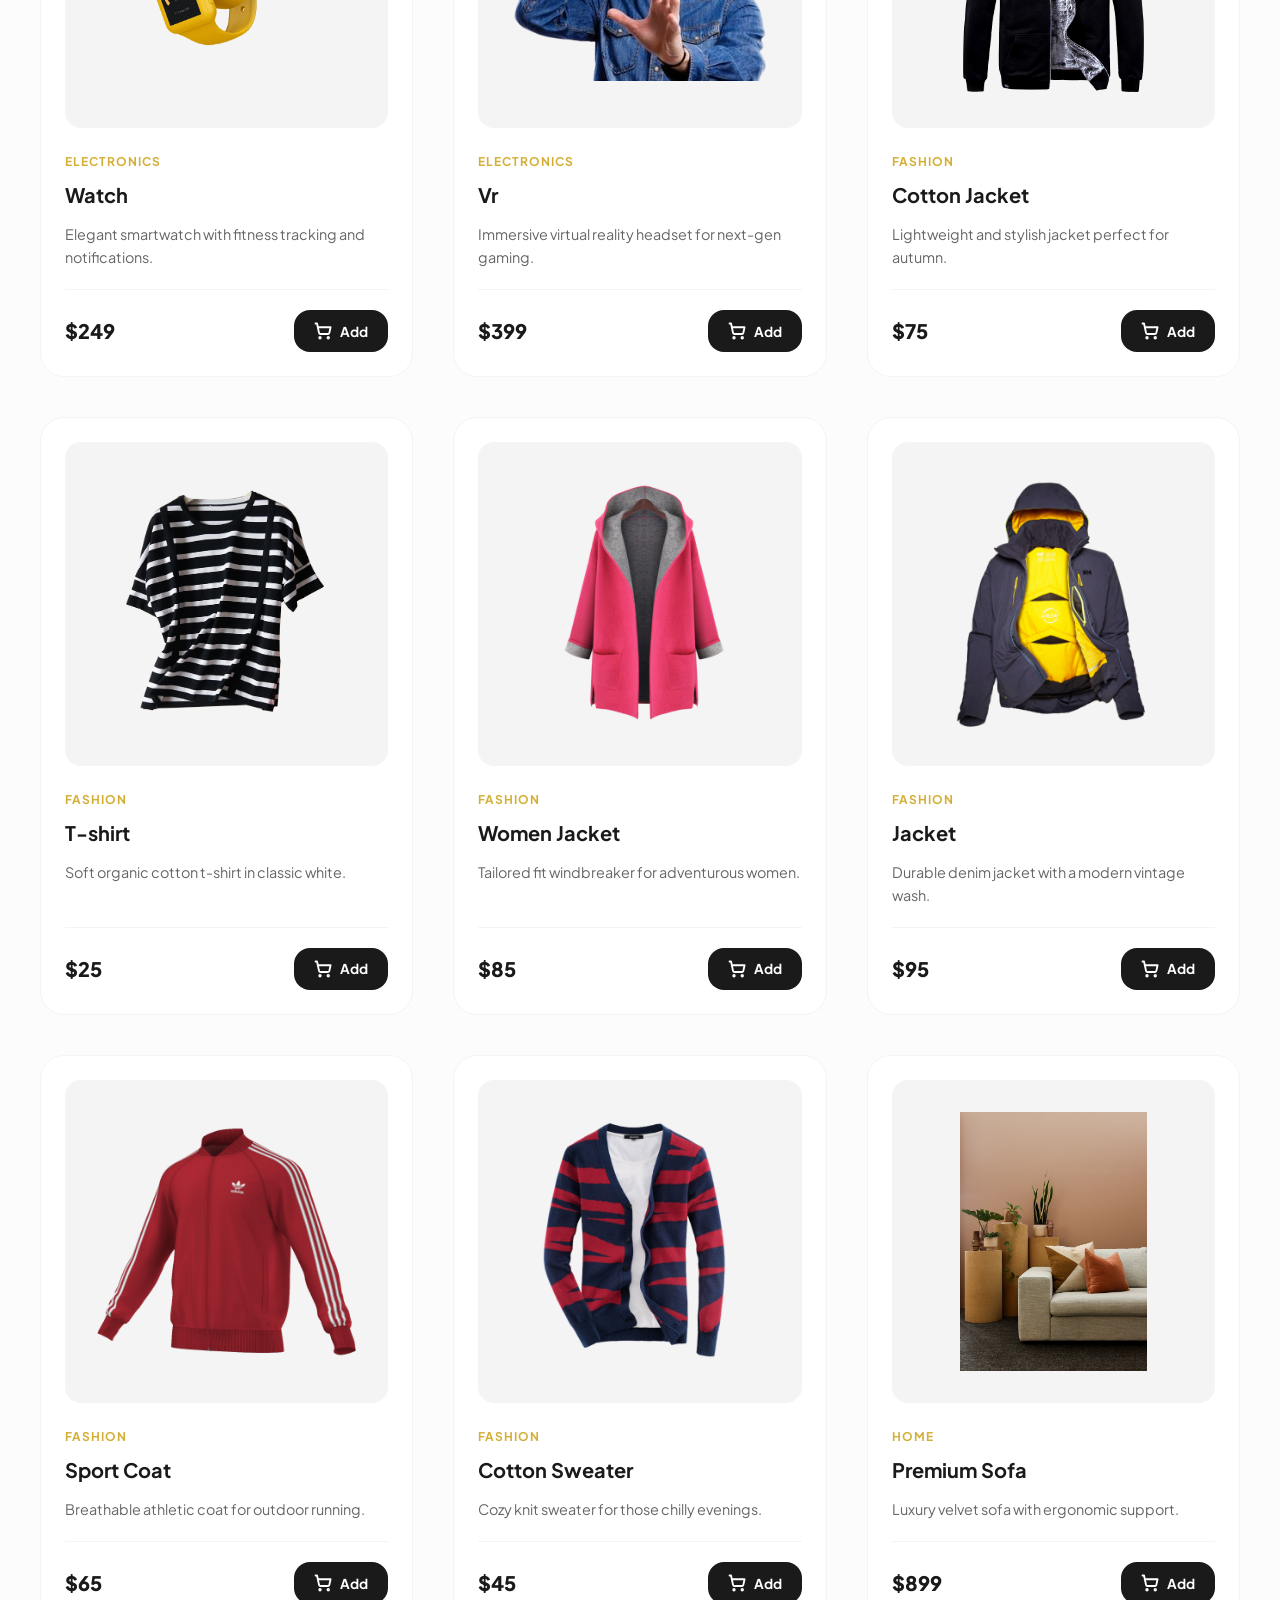
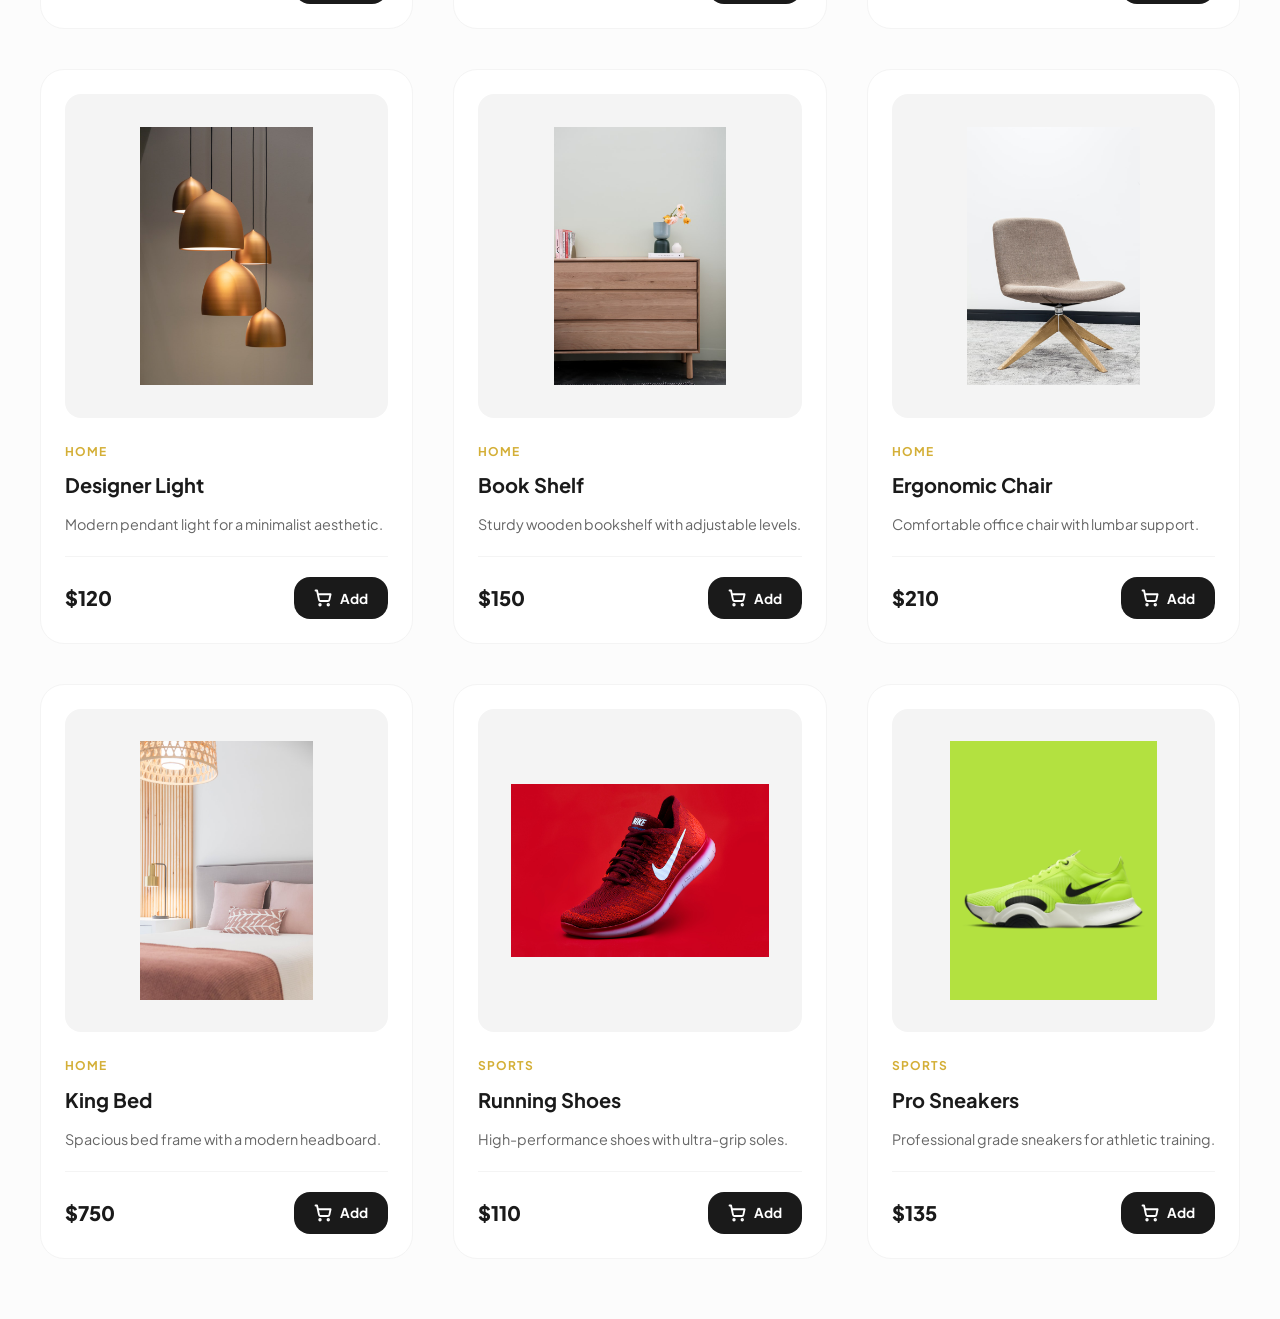
==== commit c32bb25c: "Add theme toggle functionality and authentication modals" ====
--- a/index.html
+++ b/index.html
@@ -25,12 +25,21 @@
               <img src="assets/search-logo.png" alt="Search" />
             </button>
           </div>
-          
+          <button class="theme-toggle" id="theme-toggle" title="Toggle theme">
+               <svg class="sun-icon" viewBox="0 0 24 24" fill="none" stroke="currentColor" stroke-width="2" stroke-linecap="round" stroke-linejoin="round"><circle cx="12" cy="12" r="5"/><line x1="12" y1="1" x2="12" y2="3"/><line x1="12" y1="21" x2="12" y2="23"/><line x1="4.22" y1="4.22" x2="5.64" y2="5.64"/><line x1="18.36" y1="18.36" x2="19.78" y2="19.78"/><line x1="1" y1="12" x2="3" y2="12"/><line x1="21" y1="12" x2="23" y2="12"/><line x1="4.22" y1="19.78" x2="5.64" y2="18.36"/><line x1="18.36" y1="5.64" x2="19.78" y2="4.22"/></svg>
+               <svg class="moon-icon" viewBox="0 0 24 24" fill="none" stroke="currentColor" stroke-width="2" stroke-linecap="round" stroke-linejoin="round"><path d="M21 12.79A9 9 0 1 1 11.21 3 7 7 0 0 0 21 12.79z"/></svg>
+            </button>
+
           <button class="cart-trigger" id="cart-btn">
             <div class="cart-icon">
               <svg width="24" height="24" viewBox="0 0 24 24" fill="none" stroke="currentColor" stroke-width="2" stroke-linecap="round" stroke-linejoin="round"><path d="M6 2 3 6v14a2 2 0 0 0 2 2h14a2 2 0 0 0 2-2V6l-3-4Z"/><path d="M3 6h18"/><path d="M16 10a4 4 0 0 1-8 0"/></svg>
               <span id="cart-count" class="cart-badge">0</span>
             </div>
+          </button>
+
+          <button class="account-trigger" id="account-btn" title="Account">
+            <svg width="24" height="24" viewBox="0 0 24 24" fill="none" stroke="currentColor" stroke-width="2" stroke-linecap="round" stroke-linejoin="round"><path d="M19 21v-2a4 4 0 0 0-4-4H9a4 4 0 0 0-4 4v2"/><circle cx="12" cy="7" r="4"/></svg>
+            <span id="user-status-text" class="status-dot"></span>
           </button>
 
           <button class="menu-toggle" id="open">
@@ -178,6 +187,59 @@
       </div>
     </div>
 
+    <!-- Authentication Modals -->
+    <div class="modal" id="authModal">
+      <div class="modal-content auth-modal">
+        <span class="close" id="closeAuthModal">&times;</span>
+        
+        <div class="auth-tabs">
+          <button class="auth-tab active" id="tab-login">Login</button>
+          <button class="auth-tab" id="tab-signup">Sign Up</button>
+        </div>
+
+        <!-- Login Form -->
+        <form id="loginForm" class="auth-form active">
+          <h2>Welcome Back</h2>
+          <div class="form-group">
+            <label>Email Address</label>
+            <input type="email" id="login-email" required placeholder="name@example.com" />
+          </div>
+          <div class="form-group">
+            <label>Password</label>
+            <input type="password" id="login-password" required placeholder="••••••••" />
+          </div>
+          <button type="submit" class="submit-btn auth-submit">Log In</button>
+        </form>
+
+        <!-- Sign Up Form -->
+        <form id="signupForm" class="auth-form">
+          <h2>Create Account</h2>
+          <div class="form-group">
+            <label>Full Name</label>
+            <input type="text" id="signup-name" required placeholder="John Doe" />
+          </div>
+          <div class="form-group">
+            <label>Email Address</label>
+            <input type="email" id="signup-email" required placeholder="name@example.com" />
+          </div>
+          <div class="form-group">
+            <label>Password</label>
+            <input type="password" id="signup-password" required placeholder="Minimum 8 characters" minlength="8" />
+          </div>
+          <button type="submit" class="submit-btn auth-submit">Sign Up</button>
+        </form>
+
+        <div id="user-profile" class="auth-profile" style="display: none;">
+          <h2>Account Details</h2>
+          <div class="profile-info">
+            <p><strong>Name:</strong> <span id="display-name"></span></p>
+            <p><strong>Email:</strong> <span id="display-email"></span></p>
+          </div>
+          <button class="btn btn-outline logout-btn" id="logout-btn">Log Out</button>
+        </div>
+      </div>
+    </div>
+
     <!-- Added to Cart Success Popup -->
     <div class="popup" id="addSuccessPopup">
       <div class="popup-content">
--- a/style.css
+++ b/style.css
@@ -31,6 +31,24 @@
   --transition: all 0.3s cubic-bezier(0.4, 0, 0.2, 1);
 }
 
+[data-theme="dark"] {
+  --primary: #fcfcfc;
+  --primary-light: #f4f4f4;
+  --accent: #d4af37;
+  --accent-hover: #e5c158;
+  --bg-main: #0a0a0a;
+  --bg-secondary: #1a1a1a;
+  --text-main: #fcfcfc;
+  --text-muted: #a0a0a0;
+  --white: #121212;
+  --success: #2ecc71;
+  --danger: #ff4757;
+
+  --shadow-sm: 0 4px 6px -1px rgba(0, 0, 0, 0.3);
+  --shadow-md: 0 10px 15px -3px rgba(0, 0, 0, 0.5);
+  --shadow-lg: 0 20px 25px -5px rgba(0, 0, 0, 0.6);
+}
+
 * {
   margin: 0;
   padding: 0;
@@ -61,6 +79,11 @@
   transition: var(--transition);
 }
 
+[data-theme="dark"] .header-section {
+  background: rgba(10, 10, 10, 0.8);
+  border-bottom: 1px solid rgba(255, 255, 255, 0.05);
+}
+
 .nav-container {
   width: 100%;
   max-width: var(--max-width);
@@ -125,6 +148,46 @@
 
 .search-trigger img {
   width: 20px;
+}
+
+.theme-toggle {
+  background: var(--bg-secondary);
+  border: none;
+  width: 40px;
+  height: 40px;
+  border-radius: var(--border-radius-sm);
+  cursor: pointer;
+  display: flex;
+  align-items: center;
+  justify-content: center;
+  transition: var(--transition);
+  color: var(--text-main);
+}
+
+.theme-toggle:hover {
+  background: var(--accent);
+  color: var(--white);
+}
+
+.theme-toggle svg {
+  width: 20px;
+  height: 20px;
+}
+
+.theme-toggle .sun-icon {
+  display: none;
+}
+
+.theme-toggle .moon-icon {
+  display: block;
+}
+
+[data-theme="dark"] .theme-toggle .sun-icon {
+  display: block;
+}
+
+[data-theme="dark"] .theme-toggle .moon-icon {
+  display: none;
 }
 
 .cart-trigger {
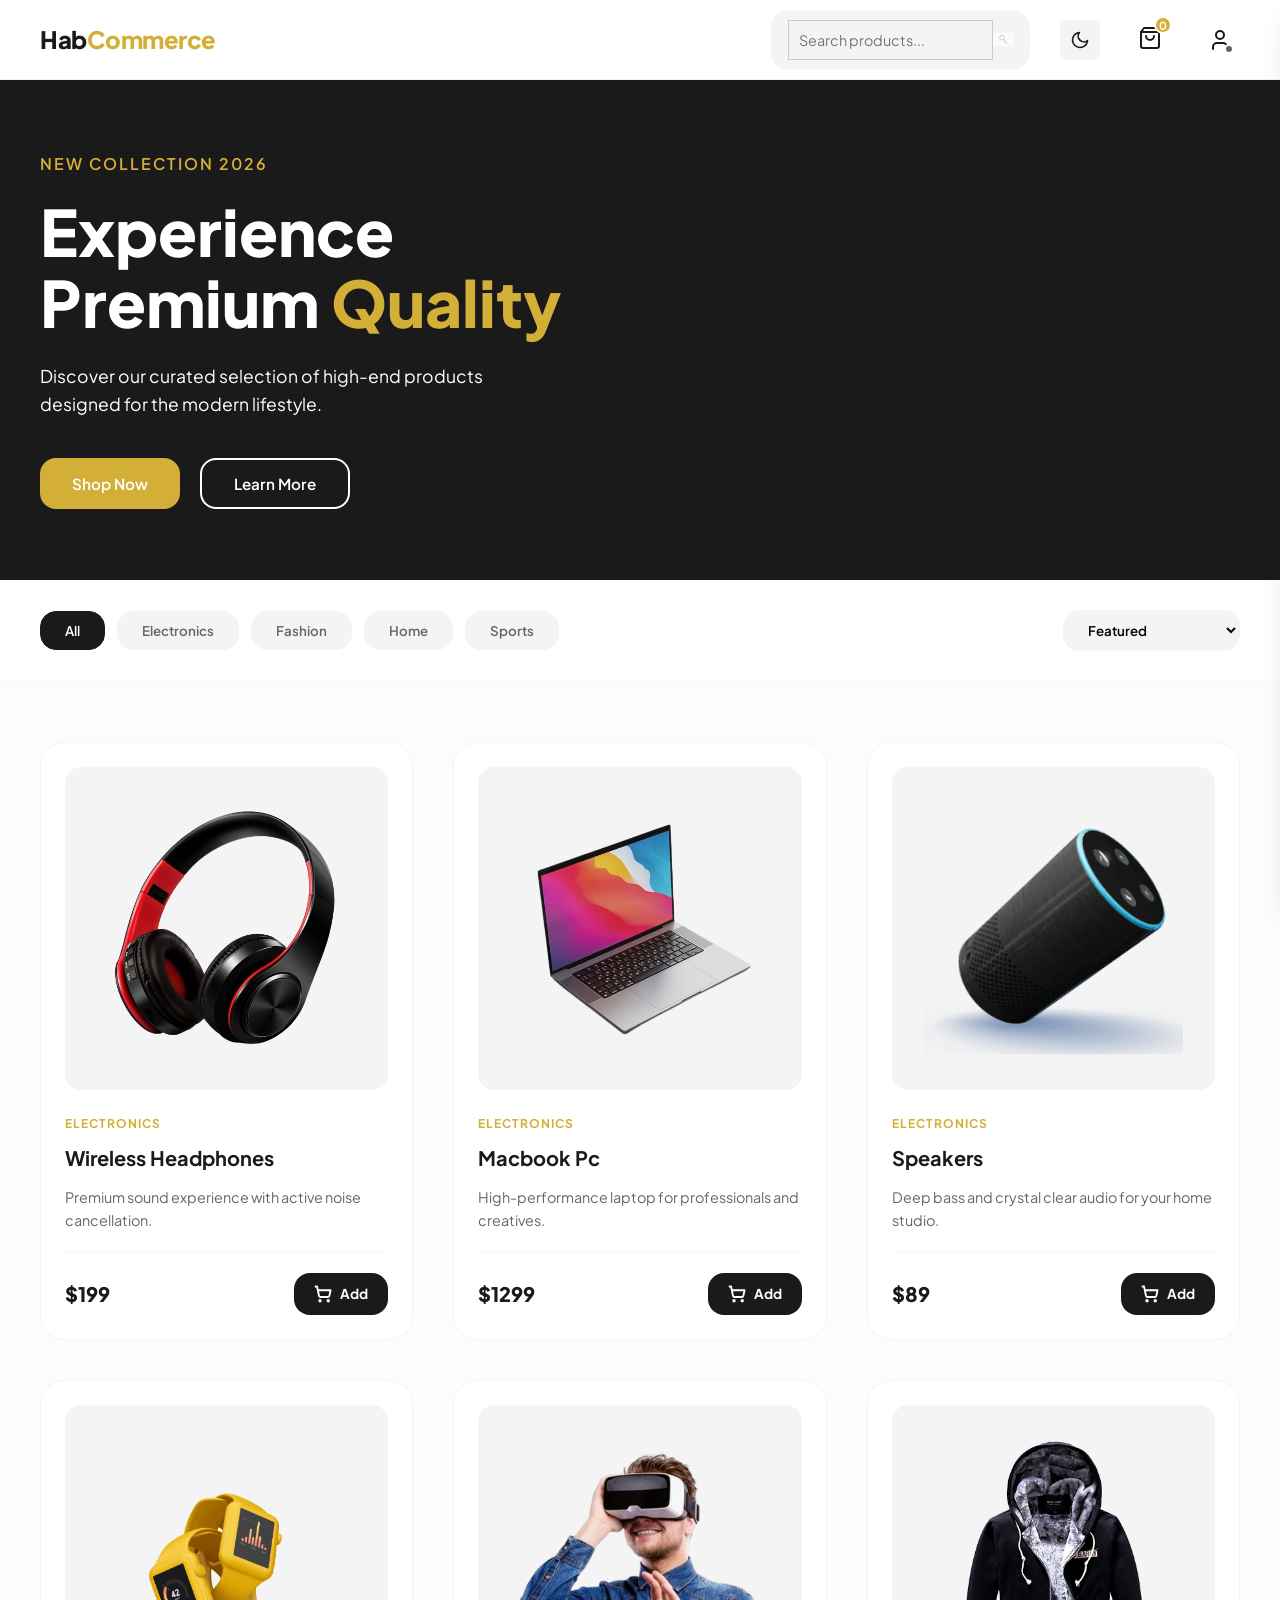
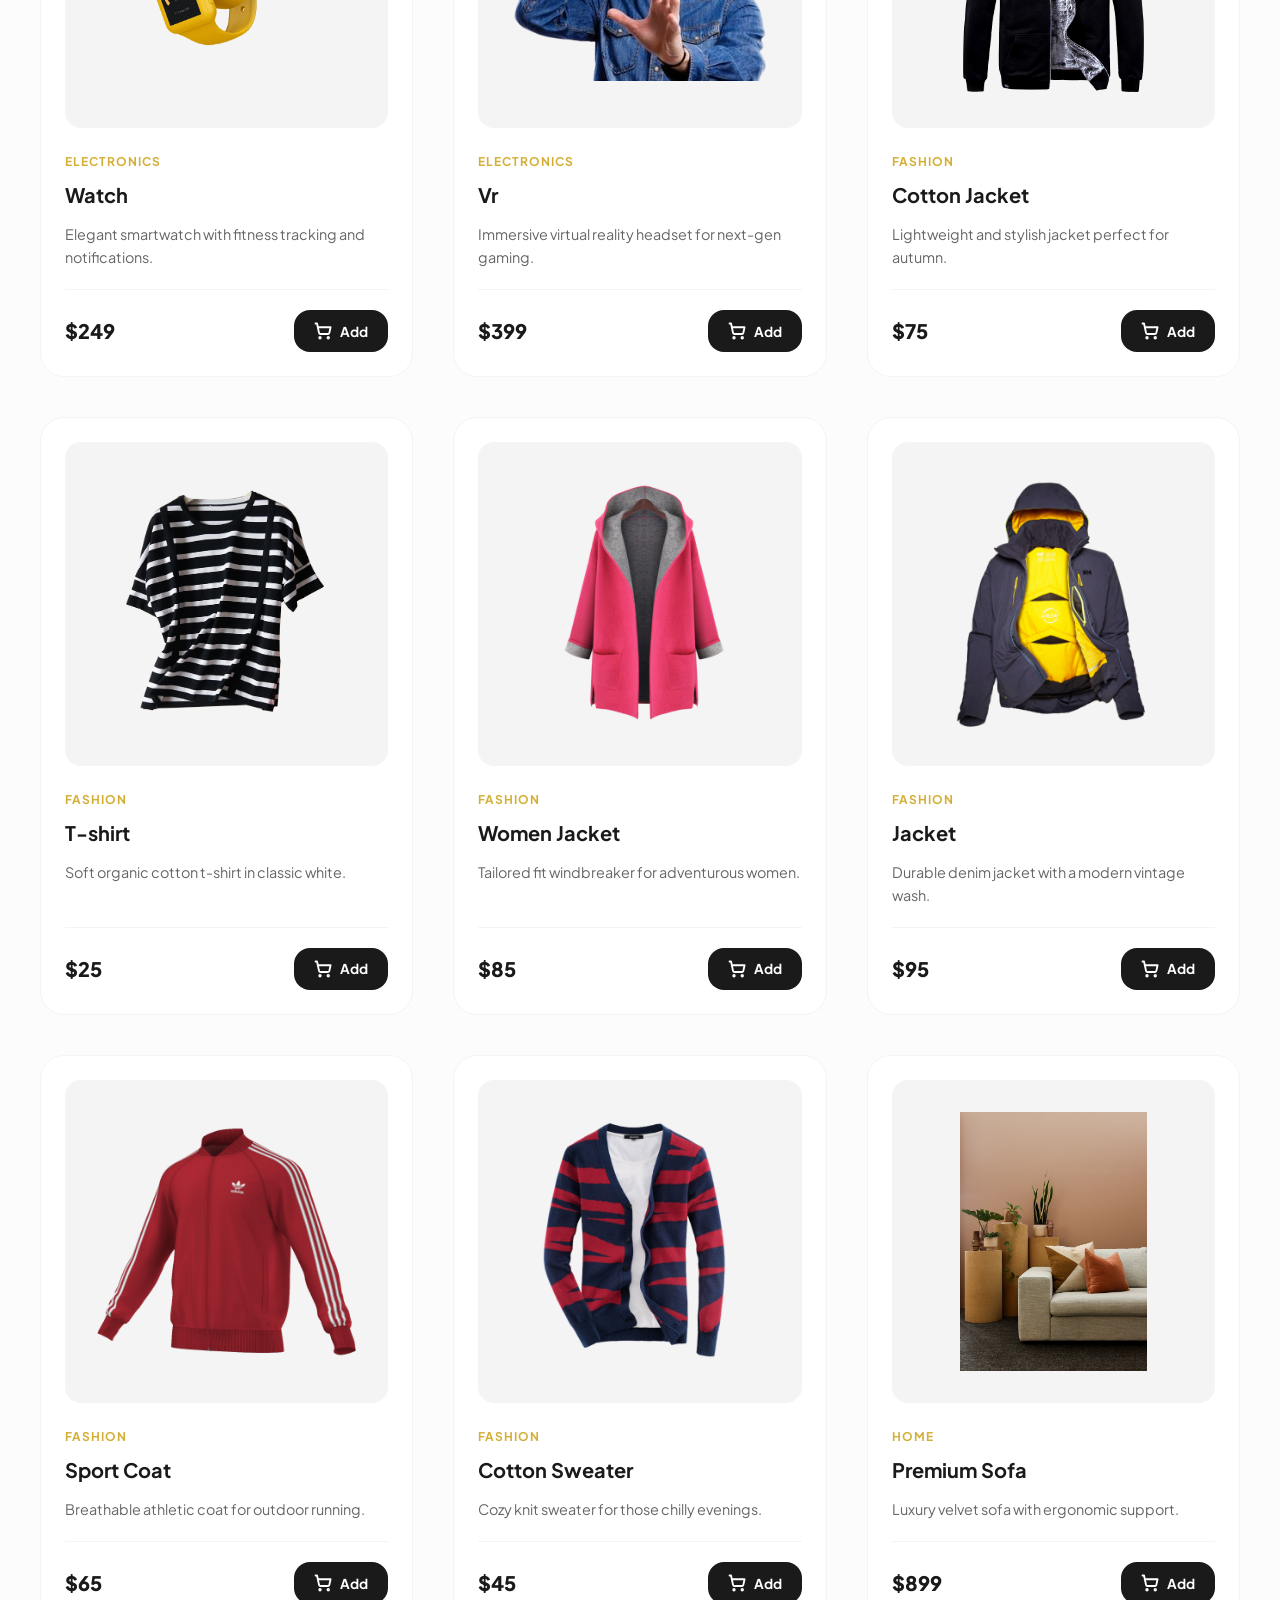
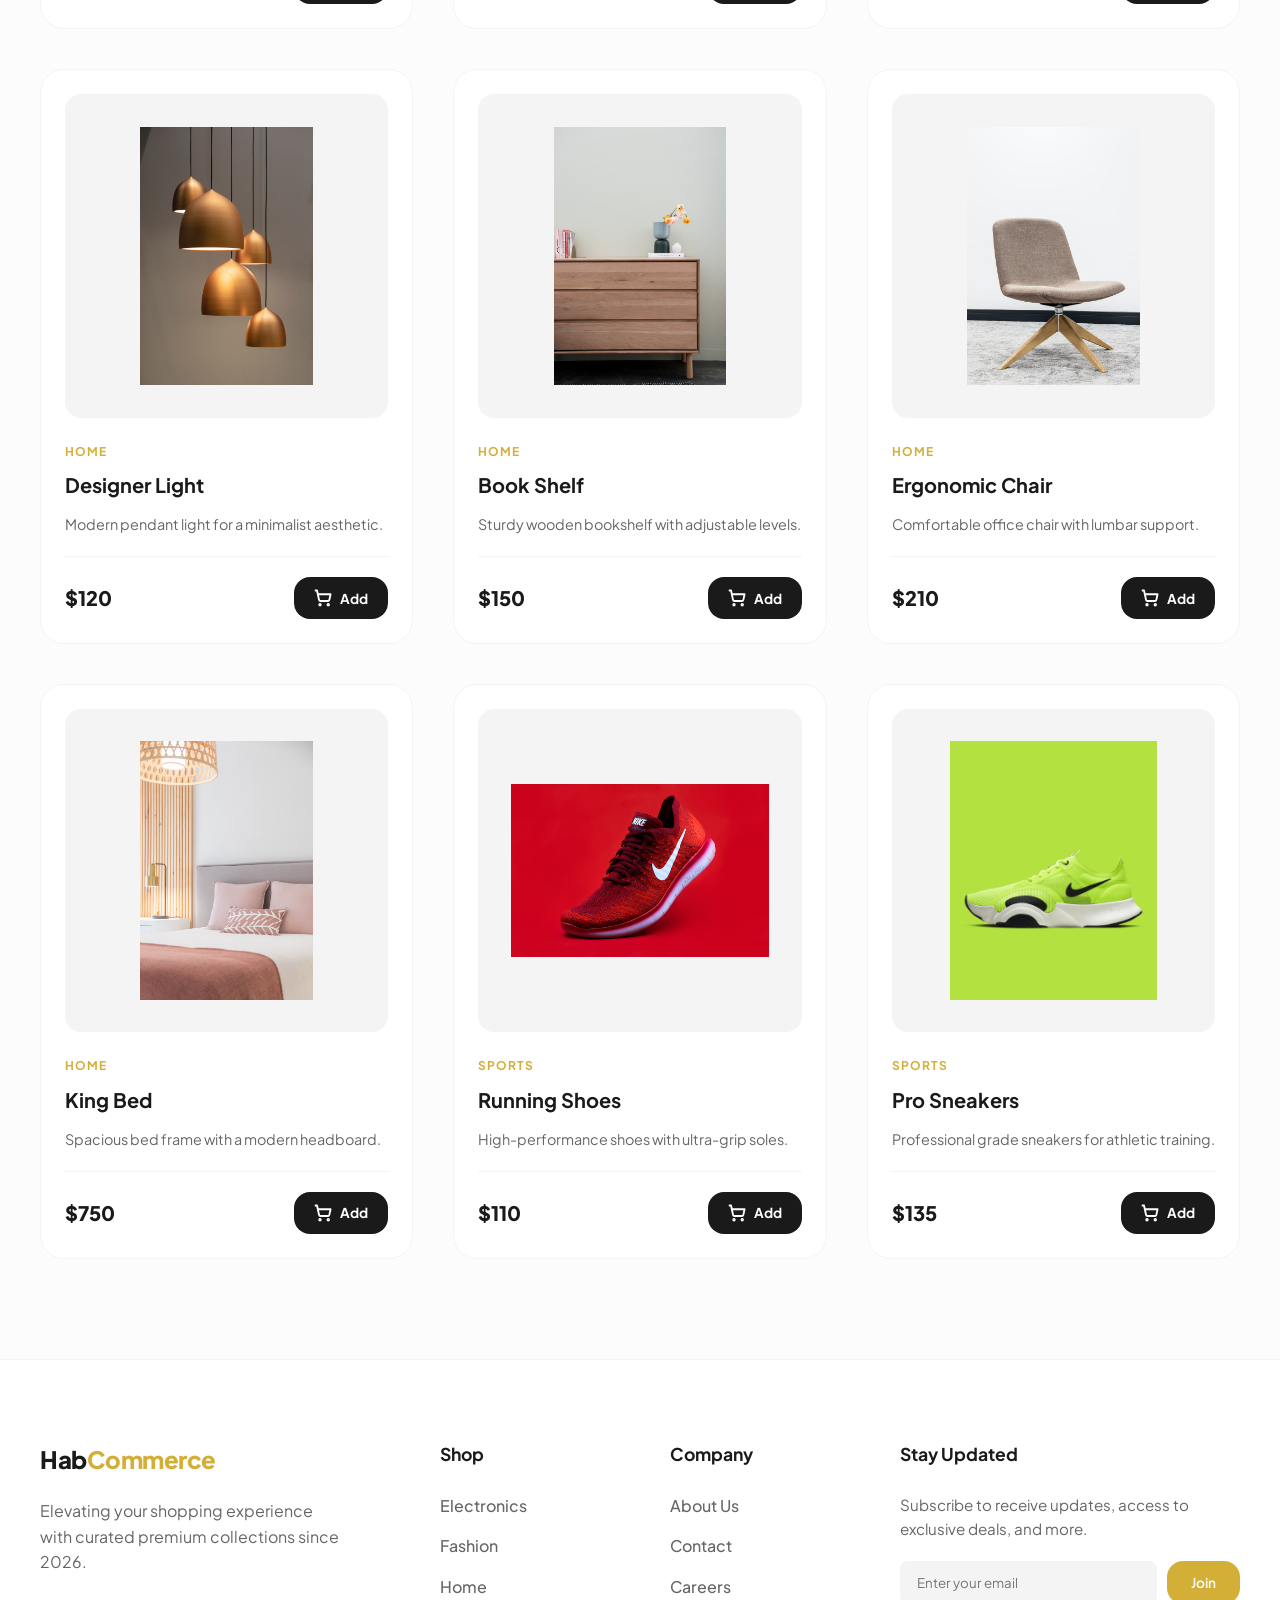
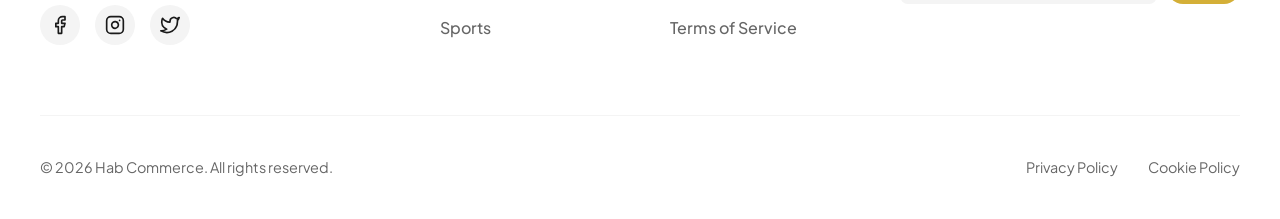
==== commit bb0c3bb8: "Add About and Contact pages with responsive layouts and footer sections" ====
--- a/index.html
+++ b/index.html
@@ -97,6 +97,61 @@
         <button class="checkout-btn" id="checkoutBtn">Checkout</button>
       </div>
     </main>
+
+    <footer class="footer-section">
+      <div class="footer-container">
+        <div class="footer-grid">
+          <div class="footer-col brand-col">
+            <div class="logo">
+              <h1>Hab<span>Commerce</span></h1>
+            </div>
+            <p class="brand-text">Elevating your shopping experience with curated premium collections since 2026.</p>
+            <div class="social-links">
+              <a href="#" class="social-link"><svg width="20" height="20" viewBox="0 0 24 24" fill="none" stroke="currentColor" stroke-width="2" stroke-linecap="round" stroke-linejoin="round"><path d="M18 2h-3a5 5 0 0 0-5 5v3H7v4h3v8h4v-8h3l1-4h-4V7a1 1 0 0 1 1-1h3z"/></svg></a>
+              <a href="#" class="social-link"><svg width="20" height="20" viewBox="0 0 24 24" fill="none" stroke="currentColor" stroke-width="2" stroke-linecap="round" stroke-linejoin="round"><rect x="2" y="2" width="20" height="20" rx="5" ry="5"/><path d="M16 11.37A4 4 0 1 1 12.63 8 4 4 0 0 1 16 11.37z"/><line x1="17.5" y1="6.5" x2="17.51" y2="6.5"/></svg></a>
+              <a href="#" class="social-link"><svg width="20" height="20" viewBox="0 0 24 24" fill="none" stroke="currentColor" stroke-width="2" stroke-linecap="round" stroke-linejoin="round"><path d="M23 3a10.9 10.9 0 0 1-3.14 1.53 4.48 4.48 0 0 0-7.86 3v1A10.66 10.66 0 0 1 3 4s-4 9 5 13a11.64 11.64 0 0 1-7 2c9 5 20 0 20-11.5a4.5 4.5 0 0 0-.08-.83A7.72 7.72 0 0 0 23 3z"/></svg></a>
+            </div>
+          </div>
+
+          <div class="footer-col">
+            <h4 class="footer-title">Shop</h4>
+            <ul class="footer-links">
+              <li><a href="index.html">Electronics</a></li>
+              <li><a href="index.html">Fashion</a></li>
+              <li><a href="index.html">Home</a></li>
+              <li><a href="index.html">Sports</a></li>
+            </ul>
+          </div>
+
+          <div class="footer-col">
+            <h4 class="footer-title">Company</h4>
+            <ul class="footer-links">
+              <li><a href="about.html">About Us</a></li>
+              <li><a href="contact.html">Contact</a></li>
+              <li><a href="#">Careers</a></li>
+              <li><a href="#">Terms of Service</a></li>
+            </ul>
+          </div>
+
+          <div class="footer-col newsletter-col">
+            <h4 class="footer-title">Stay Updated</h4>
+            <p>Subscribe to receive updates, access to exclusive deals, and more.</p>
+            <form class="newsletter-form" onsubmit="event.preventDefault(); showToast('Newsletter subscribed!', 'info')">
+              <input type="email" placeholder="Enter your email" required />
+              <button type="submit" class="btn btn-primary btn-sm">Join</button>
+            </form>
+          </div>
+        </div>
+
+        <div class="footer-bottom">
+          <p>&copy; 2026 Hab Commerce. All rights reserved.</p>
+          <div class="footer-legal">
+            <a href="#">Privacy Policy</a>
+            <a href="#">Cookie Policy</a>
+          </div>
+        </div>
+      </div>
+    </footer>
     <!-- Payment Modal -->
     <div class="modal" id="paymentModal">
       <div class="modal-content">
--- a/style.css
+++ b/style.css
@@ -221,6 +221,38 @@
   border: 2px solid var(--white);
 }
 
+.account-trigger {
+  background: none;
+  border: none;
+  cursor: pointer;
+  position: relative;
+  padding: 8px;
+  color: var(--text-main);
+  transition: var(--transition);
+  display: flex;
+  align-items: center;
+}
+
+.account-trigger:hover {
+  color: var(--accent);
+}
+
+.status-dot {
+  position: absolute;
+  bottom: 6px;
+  right: 6px;
+  width: 10px;
+  height: 10px;
+  background: var(--text-muted);
+  border-radius: 50%;
+  border: 2px solid var(--white);
+  transition: var(--transition);
+}
+
+.status-dot.online {
+  background: var(--success);
+}
+
 /* === Hero Section === */
 .hero-section {
   margin-top: var(--header-height);
@@ -617,11 +649,12 @@
   font-weight: 800;
 }
 
-.checkout-btn {
+.checkout-btn,
+.submit-btn {
   width: 100%;
   padding: 16px;
-  background: var(--primary);
-  color: var(--white);
+  background: var(--accent);
+  color: white;
   border: none;
   border-radius: var(--border-radius-md);
   font-weight: 700;
@@ -630,8 +663,9 @@
   transition: var(--transition);
 }
 
-.checkout-btn:hover {
-  background: var(--accent);
+.checkout-btn:hover,
+.submit-btn:hover {
+  background: var(--accent-hover);
   transform: translateY(-2px);
   box-shadow: var(--shadow-md);
 }
@@ -826,6 +860,90 @@
   grid-column: 1 / -1;
 }
 
+/* === Auth Modal Specifics === */
+.auth-modal {
+  max-width: 400px;
+  padding: 40px;
+}
+
+.auth-tabs {
+  display: flex;
+  gap: 20px;
+  margin-bottom: 30px;
+  border-bottom: 2px solid var(--bg-secondary);
+}
+
+.auth-tab {
+  background: none;
+  border: none;
+  padding: 10px 0;
+  font-weight: 700;
+  color: var(--text-muted);
+  cursor: pointer;
+  position: relative;
+  transition: var(--transition);
+}
+
+.auth-tab.active {
+  color: var(--accent);
+}
+
+.auth-tab.active::after {
+  content: '';
+  position: absolute;
+  bottom: -2px;
+  left: 0;
+  width: 100%;
+  height: 2px;
+  background: var(--accent);
+}
+
+.auth-form {
+  display: none;
+}
+
+.auth-form.active {
+  display: block;
+}
+
+.auth-form h2 {
+  margin-bottom: 25px;
+  font-size: 1.5rem;
+  font-weight: 800;
+}
+
+.auth-submit {
+  width: 100%;
+  margin-top: 10px;
+}
+
+.auth-profile {
+  text-align: center;
+}
+
+.profile-info {
+  margin: 20px 0 30px;
+  padding: 20px;
+  background: var(--bg-secondary);
+  border-radius: var(--border-radius-md);
+  text-align: left;
+}
+
+.profile-info p {
+  margin-bottom: 10px;
+}
+
+.logout-btn {
+  width: 100%;
+  border-color: var(--danger);
+  color: var(--danger);
+}
+
+.logout-btn:hover {
+  background: var(--danger);
+  color: var(--white);
+}
+
 @media (max-width: 900px) {
   .menu-toggle {
     display: flex;
@@ -961,21 +1079,7 @@
   border: 1px solid #ccc;
 }
 
-.submit-btn {
-  width: 100%;
-  padding: 12px;
-  background-color: var(--secondary-color);
-  color: white;
-  border: none;
-  font-size: var(--font-size-m);
-  border-radius: var(--border-radius-m);
-  cursor: pointer;
-  transition: background 0.3s;
-}
-
-.submit-btn:hover {
-  background-color: #e07a12;
-}
+
 
 /* === Success Popup === */
 .popup {
@@ -1014,6 +1118,197 @@
   cursor: pointer;
 }
 
+/* === Page Specific Layouts === */
+.page-content {
+  margin-top: var(--header-height);
+  min-height: 50vh;
+}
+
+.page-hero {
+  background: var(--bg-secondary);
+  padding: 80px 0;
+  text-align: center;
+  margin-bottom: 60px;
+}
+
+.page-hero .container {
+  max-width: 800px;
+  margin: 0 auto;
+  padding: 0 20px;
+}
+
+.page-hero .sub-title {
+  color: var(--accent);
+  font-weight: 700;
+  text-transform: uppercase;
+  letter-spacing: 2px;
+  font-size: 0.9rem;
+  display: block;
+  margin-bottom: 15px;
+}
+
+.page-hero h1 {
+  font-size: 3rem;
+  font-weight: 900;
+  margin-bottom: 20px;
+}
+
+.page-hero p {
+  color: var(--text-muted);
+  font-size: 1.2rem;
+  line-height: 1.6;
+}
+
+.container {
+  max-width: var(--max-width);
+  margin: 0 auto;
+  padding: 0 40px;
+}
+
+/* About Grid */
+.about-grid {
+  display: grid;
+  grid-template-columns: 1fr 1fr;
+  gap: 80px;
+  align-items: center;
+  padding: 80px 0;
+}
+
+.about-image img {
+  width: 100%;
+  border-radius: var(--border-radius-lg);
+  display: block;
+}
+
+.about-text h2 {
+  font-size: 2.5rem;
+  font-weight: 800;
+  margin-bottom: 25px;
+}
+
+.about-text p {
+  color: var(--text-muted);
+  line-height: 1.8;
+  margin-bottom: 30px;
+}
+
+.mission-cards {
+  display: grid;
+  grid-template-columns: 1fr 1fr;
+  gap: 20px;
+}
+
+.mission-card {
+  padding: 25px;
+  background: var(--bg-secondary);
+  border-radius: var(--border-radius-md);
+}
+
+.mission-card h3 {
+  margin-bottom: 15px;
+  color: var(--accent);
+}
+
+/* Stats Section */
+.stats-section {
+  padding: 100px 0;
+  background: var(--bg-secondary);
+}
+
+.stats-grid {
+  display: grid;
+  grid-template-columns: repeat(3, 1fr);
+  text-align: center;
+}
+
+.stat-number {
+  display: block;
+  font-size: 3.5rem;
+  font-weight: 900;
+  color: var(--primary);
+}
+
+.stat-label {
+  color: var(--text-muted);
+  font-weight: 700;
+  text-transform: uppercase;
+}
+
+/* Contact Grid */
+.contact-grid {
+  display: grid;
+  grid-template-columns: 1fr 2fr;
+  gap: 60px;
+  padding: 80px 0;
+}
+
+.info-card {
+  display: flex;
+  gap: 20px;
+  margin-bottom: 40px;
+  padding: 30px;
+  background: var(--bg-secondary);
+  border-radius: var(--border-radius-md);
+}
+
+.info-icon {
+  font-size: 2rem;
+}
+
+.contact-form-container {
+  padding: 50px;
+  background: var(--white);
+  border-radius: var(--border-radius-lg);
+}
+
+[data-theme="dark"] .contact-form-container {
+  background: var(--bg-secondary);
+}
+
+.contact-form-container h2 {
+  margin-bottom: 35px;
+  font-weight: 800;
+}
+
+.form-row {
+  display: grid;
+  grid-template-columns: 1fr 1fr;
+  gap: 20px;
+}
+
+textarea {
+  width: 100%;
+  padding: 15px;
+  border: 1px solid rgba(0, 0, 0, 0.1);
+  border-radius: var(--border-radius-sm);
+  background: var(--bg-main);
+  color: var(--text-main);
+  font-family: inherit;
+  resize: none;
+}
+
+[data-theme="dark"] textarea {
+  border-color: rgba(255, 255, 255, 0.1);
+}
+
+@media (max-width: 900px) {
+
+  .about-grid,
+  .contact-grid {
+    grid-template-columns: 1fr;
+    gap: 40px;
+  }
+
+  .stats-grid {
+    grid-template-columns: 1fr;
+    gap: 40px;
+  }
+
+  .form-row {
+    grid-template-columns: 1fr;
+  }
+}
+
 @keyframes fadeIn {
   from {
     opacity: 0;
@@ -1024,4 +1319,166 @@
     opacity: 1;
     transform: translateY(0);
   }
+}
+
+/* === Footer Section === */
+.footer-section {
+  background: var(--white);
+  padding: 80px 0 40px;
+  border-top: 1px solid var(--bg-secondary);
+  margin-top: 100px;
+}
+
+[data-theme="dark"] .footer-section {
+  background: var(--bg-secondary);
+  border-top: 1px solid rgba(255, 255, 255, 0.05);
+}
+
+.footer-container {
+  max-width: var(--max-width);
+  margin: 0 auto;
+  padding: 0 40px;
+}
+
+.footer-grid {
+  display: grid;
+  grid-template-columns: 2fr 1fr 1fr 2fr;
+  gap: 60px;
+  margin-bottom: 60px;
+}
+
+.footer-col h4 {
+  font-size: 1.1rem;
+  font-weight: 700;
+  margin-bottom: 25px;
+  color: var(--primary);
+}
+
+.brand-text {
+  color: var(--text-muted);
+  margin: 20px 0 30px;
+  max-width: 300px;
+}
+
+.social-links {
+  display: flex;
+  gap: 15px;
+}
+
+.social-link {
+  width: 40px;
+  height: 40px;
+  background: var(--bg-secondary);
+  border-radius: 50%;
+  display: flex;
+  align-items: center;
+  justify-content: center;
+  color: var(--text-main);
+  transition: var(--transition);
+}
+
+.social-link:hover {
+  background: var(--accent);
+  color: white;
+  transform: translateY(-3px);
+}
+
+.footer-links {
+  list-style: none;
+}
+
+.footer-links li {
+  margin-bottom: 15px;
+}
+
+.footer-links a {
+  text-decoration: none;
+  color: var(--text-muted);
+  transition: var(--transition);
+  font-weight: 500;
+}
+
+.footer-links a:hover {
+  color: var(--accent);
+  padding-left: 5px;
+}
+
+.newsletter-col p {
+  color: var(--text-muted);
+  margin-bottom: 20px;
+  font-size: 0.95rem;
+}
+
+.newsletter-form {
+  display: flex;
+  gap: 10px;
+}
+
+.newsletter-form input {
+  flex-grow: 1;
+  padding: 12px 16px;
+  background: var(--bg-secondary);
+  border: 1px solid transparent;
+  border-radius: var(--border-radius-sm);
+  outline: none;
+  color: var(--text-main);
+  transition: var(--transition);
+}
+
+.newsletter-form input:focus {
+  background: var(--white);
+  border-color: var(--accent);
+}
+
+.btn-sm {
+  padding: 12px 24px;
+  font-size: 0.85rem;
+}
+
+.footer-bottom {
+  padding-top: 40px;
+  border-top: 1px solid var(--bg-secondary);
+  display: flex;
+  justify-content: space-between;
+  align-items: center;
+  color: var(--text-muted);
+  font-size: 0.9rem;
+}
+
+[data-theme="dark"] .footer-bottom {
+  border-top: 1px solid rgba(255, 255, 255, 0.05);
+}
+
+.footer-legal {
+  display: flex;
+  gap: 30px;
+}
+
+.footer-legal a {
+  text-decoration: none;
+  color: var(--text-muted);
+  transition: var(--transition);
+}
+
+.footer-legal a:hover {
+  color: var(--accent);
+}
+
+@media (max-width: 1024px) {
+  .footer-grid {
+    grid-template-columns: 1fr 1fr;
+    gap: 40px;
+  }
+}
+
+@media (max-width: 600px) {
+  .footer-grid {
+    grid-template-columns: 1fr;
+  }
+
+  .footer-bottom {
+    flex-direction: column;
+    gap: 20px;
+    text-align: center;
+  }
 }
